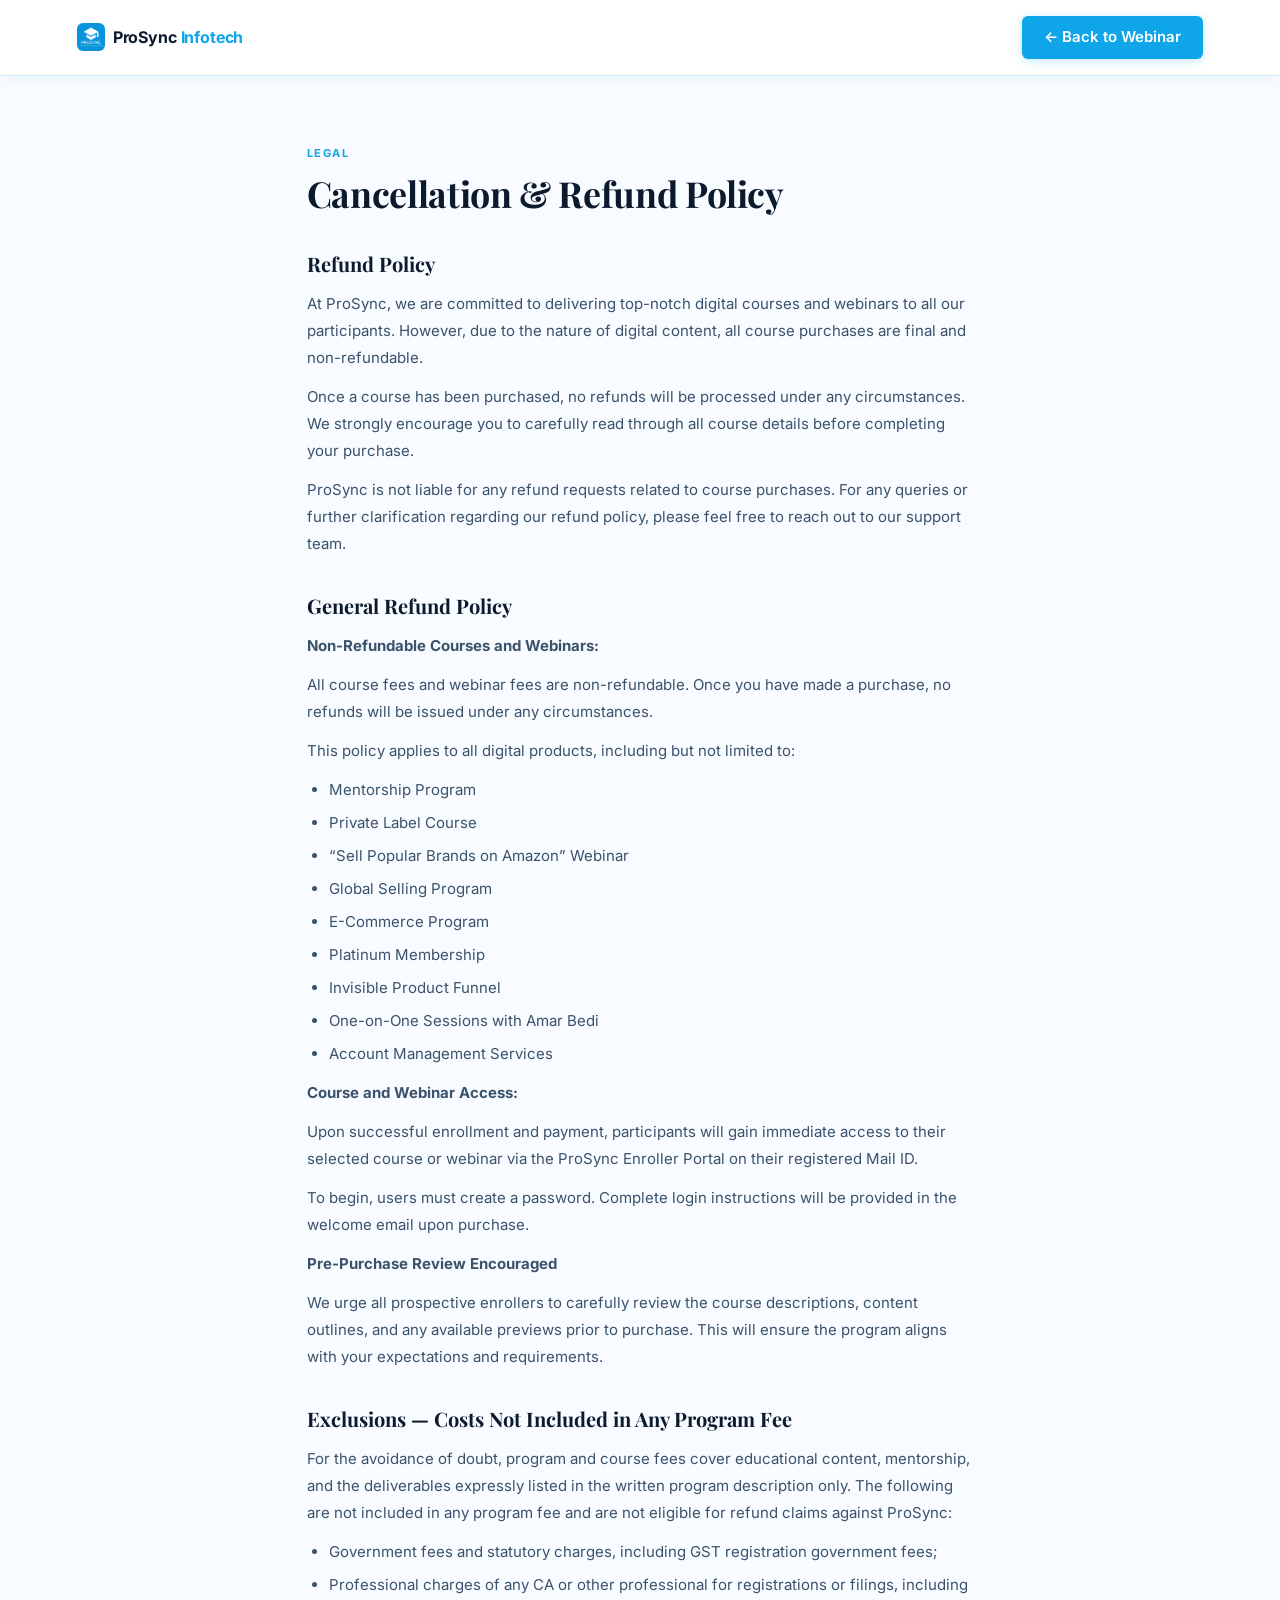
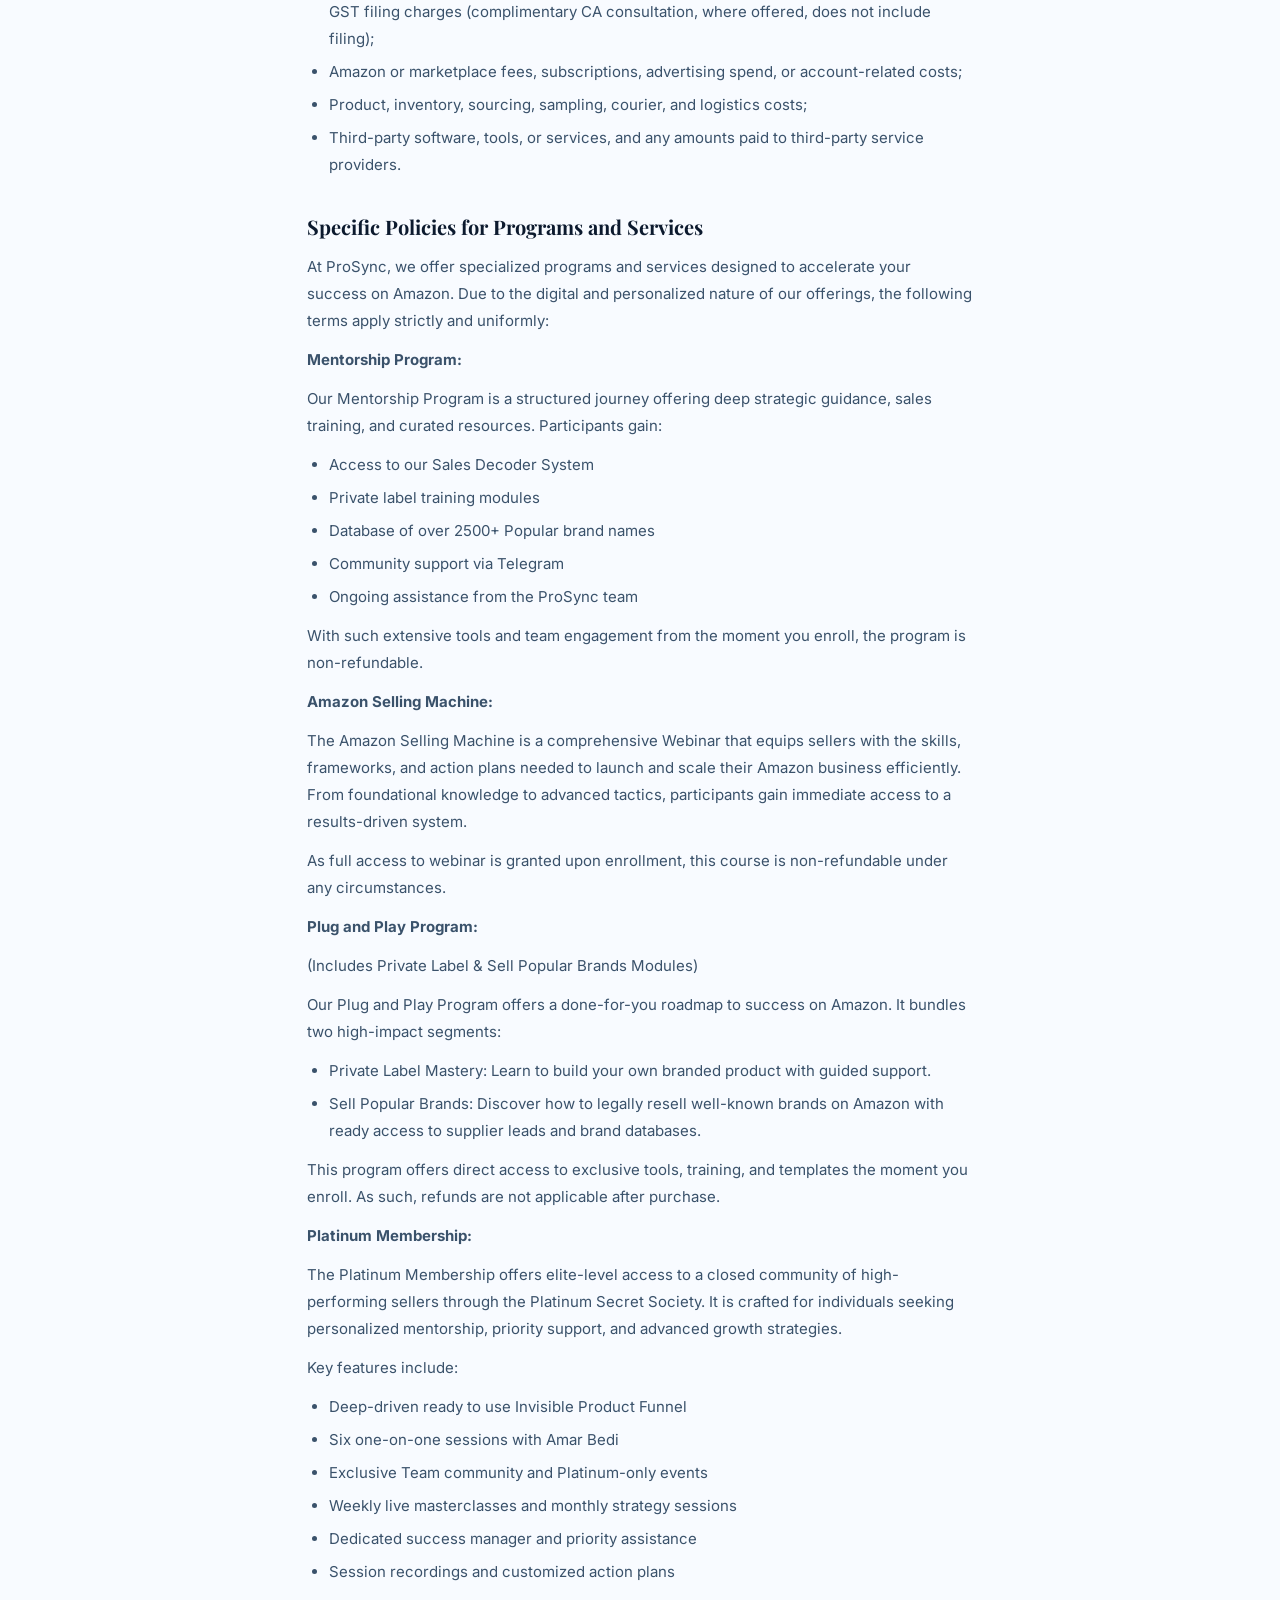
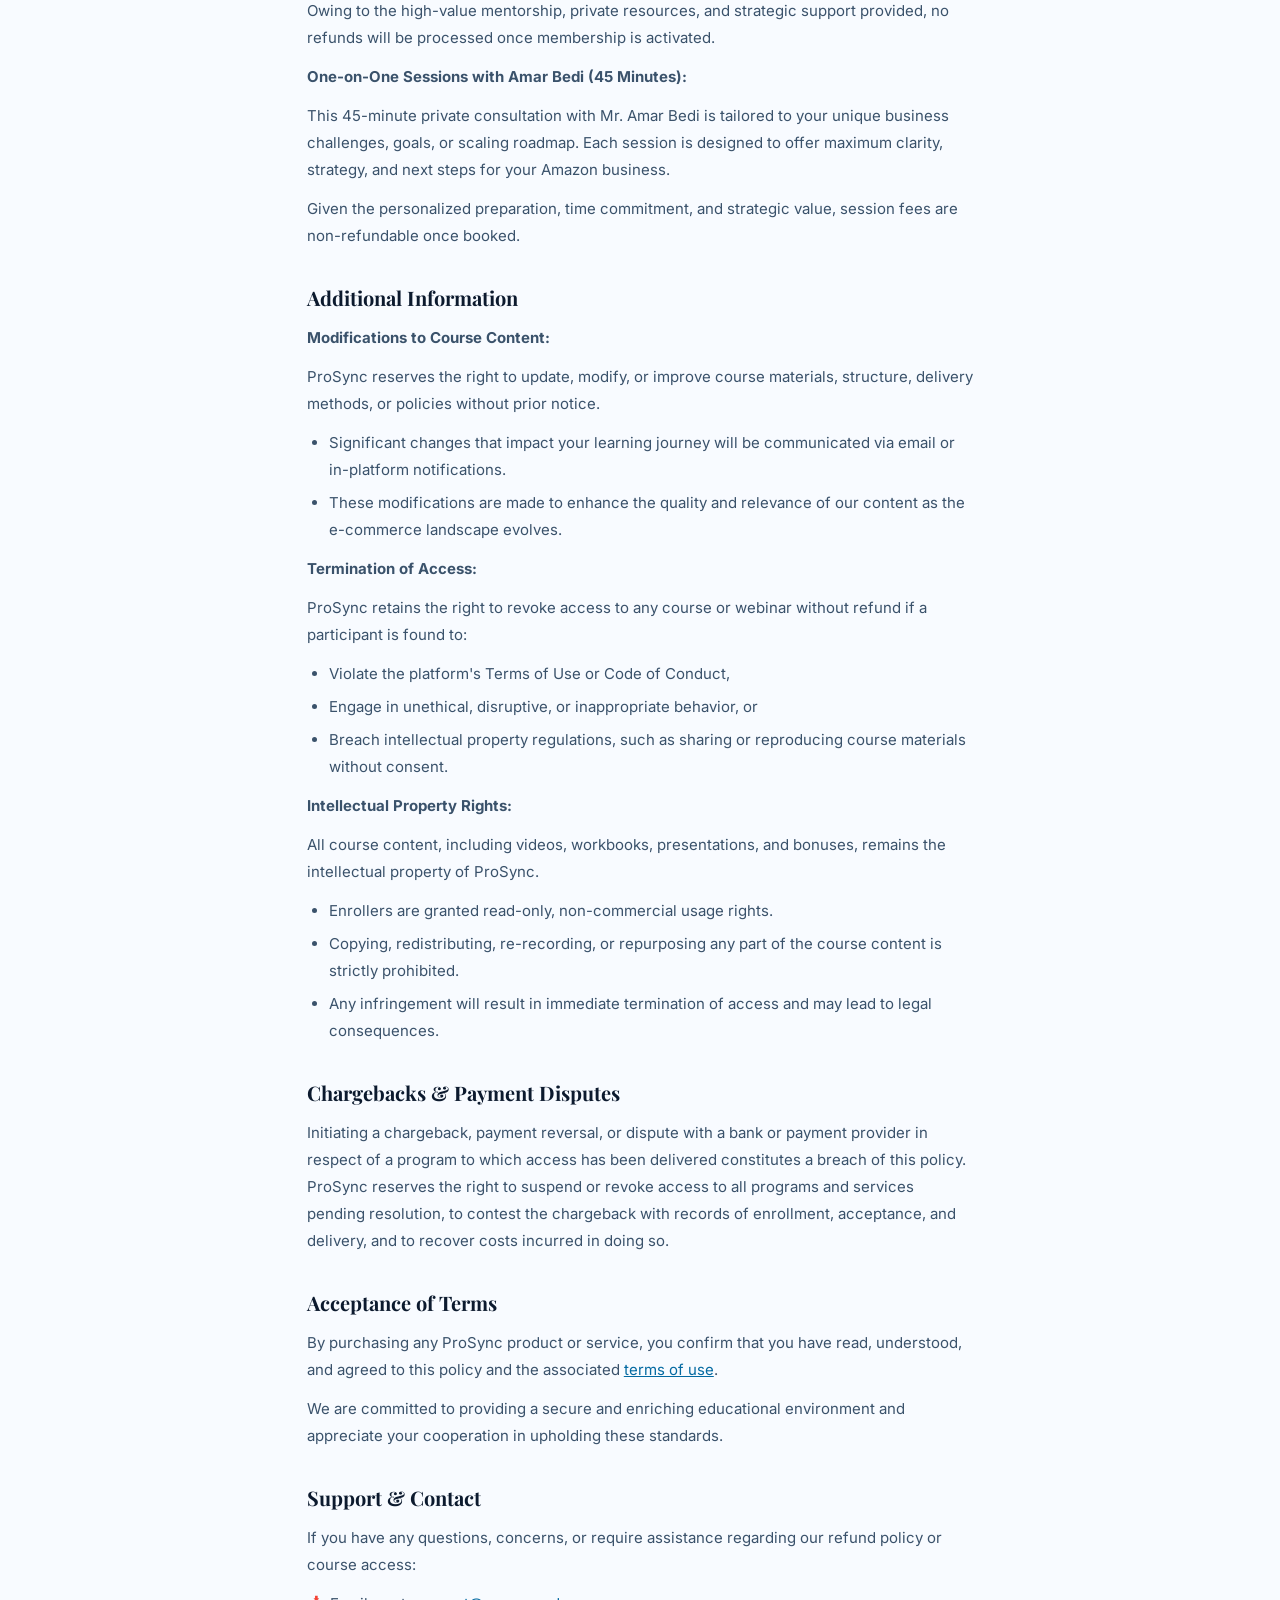
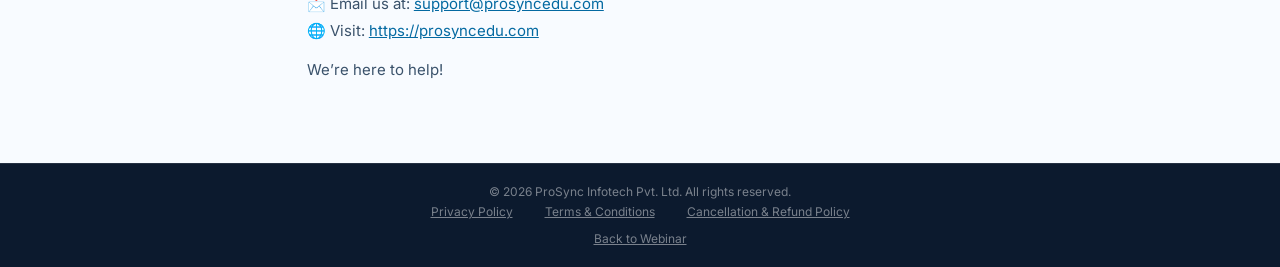
==== cancellation-refund-policy.html @ df77737d "Initial commit" ====
<!doctype html>
<html lang="en-IN">
  <head>
    <meta charset="UTF-8" />
    <meta name="viewport" content="width=device-width, initial-scale=1.0" />
    <title>Cancellation &amp; Refund Policy | ProSync Infotech</title>
    <meta
      name="description"
      content="Cancellation and refund policy for ProSync Infotech courses, webinars, mentorship programs and services."
    />
    <meta name="robots" content="index, follow" />
    <meta name="googlebot" content="index, follow" />
    <meta name="theme-color" content="#0369a1" />
    <link rel="icon" type="image/png" href="image/favicon.png" />
    <link rel="apple-touch-icon" href="image/favicon.png" />
    <link rel="preconnect" href="https://fonts.googleapis.com" />
    <link rel="preconnect" href="https://fonts.gstatic.com" crossorigin />
    <link
      href="https://fonts.googleapis.com/css2?family=Playfair+Display:ital,wght@0,600;0,700;0,800;1,600;1,700&family=Inter:wght@400;500;600;700&display=swap"
      rel="stylesheet"
    />
    <link rel="stylesheet" href="style.css" />
  </head>
  <body>
    <nav aria-label="Main">
      <a href="index.html" class="logo" style="text-decoration: none">
        <img src="image/favicon.png" alt="" width="28" height="28" />
        <span>ProSync <em>Infotech</em></span>
      </a>
      <a href="index.html" class="nav-cta">← Back to Webinar</a>
    </nav>

    <main class="section legal">
      <div class="sec-label">Legal</div>
      <h1 class="sec-title">Cancellation &amp; Refund Policy</h1>

      <h2>Refund Policy</h2>
      <p>
        At ProSync, we are committed to delivering top-notch digital courses
        and webinars to all our participants. However, due to the nature of
        digital content, all course purchases are final and non-refundable.
      </p>
      <p>
        Once a course has been purchased, no refunds will be processed under
        any circumstances. We strongly encourage you to carefully read through
        all course details before completing your purchase.
      </p>
      <p>
        ProSync is not liable for any refund requests related to course
        purchases. For any queries or further clarification regarding our
        refund policy, please feel free to reach out to our support team.
      </p>

      <h2>General Refund Policy</h2>
      <p><strong>Non-Refundable Courses and Webinars:</strong></p>
      <p>
        All course fees and webinar fees are non-refundable. Once you have made
        a purchase, no refunds will be issued under any circumstances.
      </p>
      <p>
        This policy applies to all digital products, including but not limited
        to:
      </p>
      <ul>
        <li>Mentorship Program</li>
        <li>Private Label Course</li>
        <li>“Sell Popular Brands on Amazon” Webinar</li>
        <li>Global Selling Program</li>
        <li>E-Commerce Program</li>
        <li>Platinum Membership</li>
        <li>Invisible Product Funnel</li>
        <li>One-on-One Sessions with Amar Bedi</li>
        <li>Account Management Services</li>
      </ul>

      <p><strong>Course and Webinar Access:</strong></p>
      <p>
        Upon successful enrollment and payment, participants will gain
        immediate access to their selected course or webinar via the ProSync
        Enroller Portal on their registered Mail ID.
      </p>
      <p>
        To begin, users must create a password. Complete login instructions
        will be provided in the welcome email upon purchase.
      </p>

      <p><strong>Pre-Purchase Review Encouraged</strong></p>
      <p>
        We urge all prospective enrollers to carefully review the course
        descriptions, content outlines, and any available previews prior to
        purchase. This will ensure the program aligns with your expectations
        and requirements.
      </p>

      <h2>Exclusions — Costs Not Included in Any Program Fee</h2>
      <p>
        For the avoidance of doubt, program and course fees cover educational
        content, mentorship, and the deliverables expressly listed in the
        written program description only. The following are not included in any
        program fee and are not eligible for refund claims against ProSync:
      </p>
      <ul>
        <li>
          Government fees and statutory charges, including GST registration
          government fees;
        </li>
        <li>
          Professional charges of any CA or other professional for
          registrations or filings, including GST filing charges (complimentary
          CA consultation, where offered, does not include filing);
        </li>
        <li>
          Amazon or marketplace fees, subscriptions, advertising spend, or
          account-related costs;
        </li>
        <li>
          Product, inventory, sourcing, sampling, courier, and logistics costs;
        </li>
        <li>
          Third-party software, tools, or services, and any amounts paid to
          third-party service providers.
        </li>
      </ul>

      <h2>Specific Policies for Programs and Services</h2>
      <p>
        At ProSync, we offer specialized programs and services designed to
        accelerate your success on Amazon. Due to the digital and personalized
        nature of our offerings, the following terms apply strictly and
        uniformly:
      </p>

      <p><strong>Mentorship Program:</strong></p>
      <p>
        Our Mentorship Program is a structured journey offering deep strategic
        guidance, sales training, and curated resources. Participants gain:
      </p>
      <ul>
        <li>Access to our Sales Decoder System</li>
        <li>Private label training modules</li>
        <li>Database of over 2500+ Popular brand names</li>
        <li>Community support via Telegram</li>
        <li>Ongoing assistance from the ProSync team</li>
      </ul>
      <p>
        With such extensive tools and team engagement from the moment you
        enroll, the program is non-refundable.
      </p>

      <p><strong>Amazon Selling Machine:</strong></p>
      <p>
        The Amazon Selling Machine is a comprehensive Webinar that equips
        sellers with the skills, frameworks, and action plans needed to launch
        and scale their Amazon business efficiently. From foundational
        knowledge to advanced tactics, participants gain immediate access to a
        results-driven system.
      </p>
      <p>
        As full access to webinar is granted upon enrollment, this course is
        non-refundable under any circumstances.
      </p>

      <p><strong>Plug and Play Program:</strong></p>
      <p>(Includes Private Label &amp; Sell Popular Brands Modules)</p>
      <p>
        Our Plug and Play Program offers a done-for-you roadmap to success on
        Amazon. It bundles two high-impact segments:
      </p>
      <ul>
        <li>
          Private Label Mastery: Learn to build your own branded product with
          guided support.
        </li>
        <li>
          Sell Popular Brands: Discover how to legally resell well-known brands
          on Amazon with ready access to supplier leads and brand databases.
        </li>
      </ul>
      <p>
        This program offers direct access to exclusive tools, training, and
        templates the moment you enroll. As such, refunds are not applicable
        after purchase.
      </p>

      <p><strong>Platinum Membership:</strong></p>
      <p>
        The Platinum Membership offers elite-level access to a closed community
        of high-performing sellers through the Platinum Secret Society. It is
        crafted for individuals seeking personalized mentorship, priority
        support, and advanced growth strategies.
      </p>
      <p>Key features include:</p>
      <ul>
        <li>Deep-driven ready to use Invisible Product Funnel</li>
        <li>Six one-on-one sessions with Amar Bedi</li>
        <li>Exclusive Team community and Platinum-only events</li>
        <li>Weekly live masterclasses and monthly strategy sessions</li>
        <li>Dedicated success manager and priority assistance</li>
        <li>Session recordings and customized action plans</li>
      </ul>
      <p>
        Owing to the high-value mentorship, private resources, and strategic
        support provided, no refunds will be processed once membership is
        activated.
      </p>

      <p><strong>One-on-One Sessions with Amar Bedi (45 Minutes):</strong></p>
      <p>
        This 45-minute private consultation with Mr. Amar Bedi is tailored to
        your unique business challenges, goals, or scaling roadmap. Each
        session is designed to offer maximum clarity, strategy, and next steps
        for your Amazon business.
      </p>
      <p>
        Given the personalized preparation, time commitment, and strategic
        value, session fees are non-refundable once booked.
      </p>

      <h2>Additional Information</h2>
      <p><strong>Modifications to Course Content:</strong></p>
      <p>
        ProSync reserves the right to update, modify, or improve course
        materials, structure, delivery methods, or policies without prior
        notice.
      </p>
      <ul>
        <li>
          Significant changes that impact your learning journey will be
          communicated via email or in-platform notifications.
        </li>
        <li>
          These modifications are made to enhance the quality and relevance of
          our content as the e-commerce landscape evolves.
        </li>
      </ul>

      <p><strong>Termination of Access:</strong></p>
      <p>
        ProSync retains the right to revoke access to any course or webinar
        without refund if a participant is found to:
      </p>
      <ul>
        <li>Violate the platform's Terms of Use or Code of Conduct,</li>
        <li>Engage in unethical, disruptive, or inappropriate behavior, or</li>
        <li>
          Breach intellectual property regulations, such as sharing or
          reproducing course materials without consent.
        </li>
      </ul>

      <p><strong>Intellectual Property Rights:</strong></p>
      <p>
        All course content, including videos, workbooks, presentations, and
        bonuses, remains the intellectual property of ProSync.
      </p>
      <ul>
        <li>Enrollers are granted read-only, non-commercial usage rights.</li>
        <li>
          Copying, redistributing, re-recording, or repurposing any part of the
          course content is strictly prohibited.
        </li>
        <li>
          Any infringement will result in immediate termination of access and
          may lead to legal consequences.
        </li>
      </ul>

      <h2>Chargebacks &amp; Payment Disputes</h2>
      <p>
        Initiating a chargeback, payment reversal, or dispute with a bank or
        payment provider in respect of a program to which access has been
        delivered constitutes a breach of this policy. ProSync reserves the
        right to suspend or revoke access to all programs and services pending
        resolution, to contest the chargeback with records of enrollment,
        acceptance, and delivery, and to recover costs incurred in doing so.
      </p>

      <h2>Acceptance of Terms</h2>
      <p>
        By purchasing any ProSync product or service, you confirm that you have
        read, understood, and agreed to this policy and the associated
        <a href="terms-and-conditions.html" target="_blank" rel="noopener">terms of use</a>.
      </p>
      <p>
        We are committed to providing a secure and enriching educational
        environment and appreciate your cooperation in upholding these
        standards.
      </p>

      <h2>Support &amp; Contact</h2>
      <p>
        If you have any questions, concerns, or require assistance regarding
        our refund policy or course access:
      </p>
      <p>
        📩 Email us at:
        <a href="mailto:support@prosyncedu.com">support@prosyncedu.com</a><br />
        🌐 Visit:
        <a href="https://prosyncedu.com" target="_blank" rel="noopener"
          >https://prosyncedu.com</a
        >
      </p>
      <p>We’re here to help!</p>
    </main>

    <footer>
      <div class="footer-bottom">
        <div class="footer-bottom-inner">
          <div>
            © 2026 ProSync Infotech Pvt. Ltd. All rights reserved.
            <span class="footer-links"
              ><a href="privacy-policy.html" target="_blank" rel="noopener">Privacy Policy</a><a href="terms-and-conditions.html" target="_blank" rel="noopener">Terms &amp; Conditions</a><a href="cancellation-refund-policy.html" target="_blank" rel="noopener"
                >Cancellation &amp; Refund Policy</a
              ></span
            >
          </div>
          <div><a href="index.html">Back to Webinar</a></div>
        </div>
      </div>
    </footer>
  </body>
</html>
---- style.css ----
*,
*::before,
*::after {
  box-sizing: border-box;
  margin: 0;
  padding: 0;
}
:root {
  --blue: #0ea5e9;
  --blue-dark: #0284c7;
  --blue-deeper: #0369a1;
  --blue-soft: #e0f2fe;
  --blue-muted: #bae6fd;
  --bg: #f8fbff;
  --white: #ffffff;
  --ink: #0c1a2e;
  --ink-mid: #3a526b;
  --ink-light: #7a93ae;
  --border: #d1e9f6;
}
html {
  scroll-behavior: smooth;
}
/* width/height attributes reserve space (no layout shift); CSS sizes them */
img {
  max-width: 100%;
  height: auto;
}
body {
  font-family: "Inter", sans-serif;
  background: var(--bg);
  color: var(--ink);
  line-height: 1.65;
  overflow-x: hidden;
}
/* ── TOP BAR ── */
.topbar {
  background: var(--blue-deeper);
  text-align: center;
  padding: 10px 20px;
  font-size: 12.5px;
  color: var(--blue-muted);
  letter-spacing: 0.03em;
  font-weight: 500;
}
.topbar strong {
  color: #fff;
  font-weight: 600;
}
/* ── NAV ── */
nav {
  display: flex;
  align-items: center;
  justify-content: space-between;
  padding: 16px 6%;
  background: var(--white);
  border-bottom: 1px solid var(--border);
  position: sticky;
  top: 0;
  z-index: 100;
  box-shadow: 0 1px 12px rgba(14, 165, 233, 0.07);
}
.logo {
  font-family: "Inter", sans-serif;
  font-size: 16px;
  font-weight: 700;
  color: var(--ink);
  letter-spacing: -0.01em;
  display: inline-flex;
  align-items: center;
  gap: 8px;
}
.logo img {
  width: 28px;
  height: 28px;
  border-radius: 6px;
  display: block;
}
.logo em {
  color: var(--blue);
  font-style: normal;
}
.nav-cta {
  background: var(--blue);
  color: #fff;
  padding: 9px 22px;
  border-radius: 6px;
  font-weight: 600;
  font-size: 15px;
  text-decoration: none;
  transition:
    background 0.2s,
    box-shadow 0.2s;
  box-shadow: 0 2px 10px rgba(14, 165, 233, 0.25);
}
.nav-cta:hover {
  background: var(--blue-dark);
  box-shadow: 0 4px 16px rgba(14, 165, 233, 0.35);
}
/* ── HERO ── */
.hero-outer {
  background: linear-gradient(
    160deg,
    #eff9ff 0%,
    #f8fbff 55%,
    #eaf4fb 100%
  );
  border-bottom: 1px solid var(--border);
}
.hero-wrap {
  max-width: 1100px;
  margin: 0 auto;
  padding: 80px 6% 80px;
  display: grid;
  grid-template-columns: 1fr 360px;
  gap: 64px;
  align-items: start;
}
.event-tag {
  display: inline-flex;
  align-items: center;
  gap: 7px;
  background: var(--blue-soft);
  border: 1px solid var(--blue-muted);
  color: var(--blue-deeper);
  padding: 5px 14px;
  border-radius: 4px;
  font-size: 11px;
  font-weight: 700;
  letter-spacing: 0.1em;
  text-transform: uppercase;
  margin-bottom: 24px;
}
.event-tag::before {
  content: "●";
  color: var(--blue);
  font-size: 8px;
}
h1 {
  font-family: "Playfair Display", serif;
  font-size: clamp(34px, 4vw, 52px);
  font-weight: 800;
  line-height: 1.15;
  letter-spacing: -0.02em;
  margin-bottom: 20px;
  color: var(--ink);
  word-break: normal;
  overflow-wrap: break-word;
}
h1 .accent {
  color: var(--blue);
  font-style: italic;
}
.hero-desc {
  font-size: 15px;
  color: var(--ink-mid);
  max-width: 490px;
  margin-bottom: 34px;
  line-height: 1.8;
  font-weight: 400;
}
.meta-row {
  display: flex;
  flex-wrap: wrap;
  gap: 10px;
  margin-bottom: 38px;
}
.meta-pill {
  display: flex;
  align-items: center;
  gap: 7px;
  background: var(--white);
  border: 1px solid var(--border);
  border-radius: 6px;
  padding: 7px 13px;
  font-size: 12.5px;
  font-weight: 500;
  color: var(--ink-mid);
  box-shadow: 0 1px 4px rgba(0, 0, 0, 0.04);
}
.hero-cta {
  display: inline-block;
  background: var(--blue);
  color: #fff;
  padding: 13px 30px;
  border-radius: 6px;
  font-weight: 600;
  font-size: 15px;
  text-decoration: none;
  transition:
    background 0.2s,
    box-shadow 0.2s;
  box-shadow: 0 3px 14px rgba(14, 165, 233, 0.3);
  letter-spacing: 0.01em;
}
.hero-cta:hover {
  background: var(--blue-dark);
  box-shadow: 0 5px 20px rgba(14, 165, 233, 0.4);
}
/* ── REGISTER CARD ── */
.reg-card {
  background: var(--white);
  border: 1px solid var(--border);
  border-radius: 12px;
  padding: 30px;
  position: sticky;
  top: 74px;
  box-shadow: 0 4px 24px rgba(14, 165, 233, 0.1);
}
.rc-label {
  font-size: 11px;
  font-weight: 700;
  letter-spacing: 0.12em;
  text-transform: uppercase;
  color: var(--blue);
  margin-bottom: 8px;
}
.rc-title {
  font-family: "Playfair Display", serif;
  font-size: 20px;
  font-weight: 700;
  margin-bottom: 4px;
  color: var(--ink);
  line-height: 1.25;
}
.rc-sub {
  font-size: 12.5px;
  color: var(--ink-light);
  margin-bottom: 22px;
  padding-bottom: 20px;
  border-bottom: 1px solid var(--border);
}
.rc-price {
  font-family: "Inter", sans-serif;
  font-size: 34px;
  font-weight: 700;
  color: var(--ink);
  margin-bottom: 18px;
  letter-spacing: -0.03em;
}
.rc-price small {
  font-size: 13px;
  font-weight: 400;
  color: var(--ink-light);
  margin-left: 5px;
  letter-spacing: 0;
}
.rc-btn {
  display: block;
  width: 100%;
  background: var(--blue);
  color: #fff;
  text-align: center;
  padding: 13px;
  border-radius: 7px;
  font-weight: 600;
  font-size: 15px;
  text-decoration: none;
  transition:
    background 0.2s,
    box-shadow 0.2s;
  margin-bottom: 12px;
  box-shadow: 0 3px 12px rgba(14, 165, 233, 0.28);
}
.rc-btn:hover {
  background: var(--blue-dark);
}
.rc-secure {
  font-size: 12px;
  color: var(--ink-light);
  text-align: center;
  margin-bottom: 20px;
  line-height: 1.5;
}
.rc-includes {
  display: flex;
  flex-direction: column;
  gap: 11px;
  padding-top: 18px;
  border-top: 1px solid var(--border);
}
.rc-item {
  display: flex;
  gap: 10px;
  font-size: 12.5px;
  color: var(--ink-mid);
  align-items: flex-start;
  line-height: 1.5;
}
.rc-check {
  color: var(--blue);
  flex-shrink: 0;
  margin-top: 1px;
  font-weight: 700;
}
/* ── DIVIDER ── */
.divider {
  max-width: 1100px;
  margin: 0 auto;
  padding: 0 6%;
  border-top: 1px solid var(--border);
}
/* ── SECTIONS ── */
.section {
  max-width: 1100px;
  margin: 0 auto;
  padding: 68px 6%;
}
.sec-label {
  font-size: 11px;
  font-weight: 700;
  letter-spacing: 0.14em;
  text-transform: uppercase;
  color: var(--blue);
  margin-bottom: 10px;
}
.sec-title {
  font-family: "Playfair Display", serif;
  font-size: clamp(24px, 2.8vw, 36px);
  font-weight: 700;
  letter-spacing: -0.01em;
  margin-bottom: 12px;
  color: var(--ink);
  line-height: 1.2;
}
.sec-desc {
  font-size: 15px;
  color: var(--ink-mid);
  max-width: 560px;
  margin-bottom: 48px;
  line-height: 1.8;
}
/* ── SESSION CARDS ── */
.session-grid {
  display: grid;
  grid-template-columns: repeat(auto-fit, minmax(min(290px, 100%), 1fr));
  gap: 18px;
}
/* ── WORKSHOP PREVIEW ── */
.wk-head {
  text-align: center;
  margin-bottom: 32px;
}
/* Soft colour blobs behind the card give the glass something to blur */
.wk-section {
  position: relative;
  isolation: isolate;
}
.wk-section::before,
.wk-section::after {
  content: "";
  position: absolute;
  z-index: -1;
  border-radius: 50%;
  filter: blur(60px);
  pointer-events: none;
}
.wk-section::before {
  width: 360px;
  height: 360px;
  top: 90px;
  left: 2%;
  background: rgba(14, 165, 233, 0.45);
}
.wk-section::after {
  width: 320px;
  height: 320px;
  bottom: 40px;
  right: 4%;
  background: rgba(251, 191, 36, 0.4);
}
.wk-card {
  display: grid;
  grid-template-columns: minmax(0, 360px) 1fr;
  gap: 44px;
  align-items: center;
  padding: 28px;
  background: rgba(255, 255, 255, 0.45);
  -webkit-backdrop-filter: blur(18px) saturate(160%);
  backdrop-filter: blur(18px) saturate(160%);
  border: 1px solid rgba(255, 255, 255, 0.7);
  border-radius: 24px;
  box-shadow:
    0 8px 32px rgba(3, 105, 161, 0.14),
    inset 0 1px 0 rgba(255, 255, 255, 0.8);
}
.wk-poster {
  display: block;
  width: 100%;
  height: auto;
  border-radius: 12px;
  box-shadow: 0 10px 30px rgba(12, 26, 46, 0.2);
}
.wk-body h3 {
  font-family: "Playfair Display", serif;
  letter-spacing: -0.01em;
  font-size: 20px;
  font-weight: 700;
  line-height: 1.2;
  color: var(--ink);
  margin-bottom: 16px;
}
.wk-body > p {
  font-size: 15px;
  line-height: 1.7;
  color: var(--ink-mid);
  margin-bottom: 20px;
}
.wk-list {
  list-style: none;
  margin: 0 0 28px;
  padding: 0;
}
.wk-list li {
  position: relative;
  padding-left: 26px;
  margin-bottom: 12px;
  font-weight: 400;
  font-size: 15px;
  color: var(--ink-mid);
}
.wk-list li::before {
  content: "✔";
  position: absolute;
  left: 0;
  color: var(--blue);
  font-size: 13px;
}
.wk-cta {
  display: inline-block;
  background: var(--blue-dark);
  color: #fff;
  padding: 14px 32px;
  border-radius: 8px;
  font-weight: 700;
  font-size: 15px;
  text-decoration: none;
  transition: background 0.2s;
}
.wk-cta:hover {
  background: var(--blue-deeper);
}
.wk-body > .wk-note {
  margin: 20px 0 0;
  font-size: 12px;
  color: var(--ink-light);
}
@media (max-width: 780px) {
  .wk-card {
    grid-template-columns: 1fr;
    gap: 24px;
    padding: 18px;
  }
  .wk-poster {
    max-width: 431px;
    margin: 0 auto;
  }
}
.session-card {
  background: var(--white);
  border: 1px solid var(--border);
  border-radius: 10px;
  padding: 28px;
  transition:
    box-shadow 0.2s,
    border-color 0.2s;
  position: relative;
  overflow: hidden;
}
.session-card::before {
  content: "";
  position: absolute;
  top: 0;
  left: 0;
  right: 0;
  height: 3px;
  background: var(--blue);
  opacity: 0;
  transition: opacity 0.2s;
}
.session-card:hover {
  box-shadow: 0 6px 24px rgba(14, 165, 233, 0.12);
  border-color: var(--blue-muted);
}
.session-card:hover::before {
  opacity: 1;
}
.sc-num {
  font-size: 13.5px;
  font-weight: 700;
  letter-spacing: 0.1em;
  text-transform: uppercase;
  color: var(--blue-deeper);
  background: var(--blue-soft);
  border: 1px solid var(--blue-muted);
  padding: 3px 10px;
  border-radius: 4px;
  display: inline-block;
  margin-bottom: 16px;
}
.learn-list {
  list-style: none;
  margin: 16px 0 0;
  padding: 0;
  display: grid;
  gap: 10px;
}
.learn-list li {
  position: relative;
  padding: 10px 14px 10px 44px;
  font-size: 14px;
  font-weight: 500;
  color: var(--ink);
  background: var(--bg);
  border: 1px solid var(--border);
  border-radius: 10px;
  transition:
    border-color 0.2s,
    background 0.2s,
    transform 0.2s;
}
.learn-list li::before {
  content: "✓";
  position: absolute;
  left: 12px;
  top: 50%;
  transform: translateY(-50%);
  width: 22px;
  height: 22px;
  display: grid;
  place-items: center;
  font-size: 12px;
  font-weight: 700;
  color: var(--white);
  background: var(--blue);
  border-radius: 50%;
}
.learn-list li:hover {
  border-color: var(--blue-muted);
  background: var(--blue-soft);
  transform: translateX(3px);
}
/* ── LEARN CARD WITH TRAINER PHOTO ── */
.learn-card {
  display: grid;
  grid-template-columns: 1fr 260px;
  gap: 36px;
  align-items: center;
}
.learn-meta {
  margin-top: 26px;
  margin-bottom: 26px;
}
.learn-photo {
  margin: 0;
  text-align: center;
}
.learn-photo img {
  display: block;
  width: 100%;
  aspect-ratio: 4 / 5;
  object-fit: cover;
  object-position: top center;
  border-radius: 10px;
  border: 1px solid var(--border);
  background: var(--blue-soft);
  box-shadow: 0 6px 24px rgba(14, 165, 233, 0.12);
}
.learn-photo figcaption {
  margin-top: 12px;
  font-size: 13px;
  font-weight: 600;
  color: var(--ink);
}
.learn-photo figcaption span {
  display: block;
  font-size: 11.5px;
  font-weight: 500;
  color: var(--ink-light);
  margin-top: 2px;
}
/* ── OVERVIEW GRID ── */
.overview-grid {
  display: grid;
  grid-template-columns: repeat(auto-fit, minmax(min(210px, 100%), 1fr));
  gap: 16px;
}
/* Laptop and larger: 3 columns x 2 rows (smaller screens keep the auto layout) */
@media (min-width: 1024px) {
  .overview-grid {
    grid-template-columns: repeat(3, 1fr);
  }
}
.ov-card {
  background: var(--white);
  border: 1px solid var(--border);
  border-radius: 10px;
  padding: 22px;
  transition: box-shadow 0.2s;
}
.ov-card:hover {
  box-shadow: 0 4px 16px rgba(14, 165, 233, 0.1);
}
.ov-icon {
  font-size: 22px;
  margin-bottom: 13px;
}
.ov-title {
  font-weight: 600;
  font-size: 15px;
  margin-bottom: 7px;
  color: var(--ink);
}
.ov-desc {
  font-size: 14px;
  color: var(--ink-mid);
  line-height: 1.65;
}
/* ── AGENDA ── */
.agenda-wrap {
  background: var(--white);
  border: 1px solid var(--border);
  border-radius: 12px;
  overflow: hidden;
  width: 100%;
}
.agenda-item {
  display: grid;
  grid-template-columns: 100px 1fr;
  gap: 0;
  border-bottom: 1px solid var(--border);
}
.agenda-item:last-child {
  border-bottom: none;
}
.ag-time-col {
  background: var(--blue-soft);
  border-right: 1px solid var(--border);
  padding: 22px 18px;
  display: flex;
  align-items: center;
  justify-content: center;
}
.ag-time {
  font-size: 12px;
  font-weight: 700;
  color: var(--blue-deeper);
  letter-spacing: 0.02em;
  text-align: center;
  line-height: 1.4;
}
.ag-content {
  padding: 22px 24px;
}
.ag-title {
  font-weight: 600;
  font-size: 15px;
  margin-bottom: 5px;
  color: var(--ink);
  letter-spacing: -0.01em;
}
.ag-desc {
  font-size: 14px;
  color: var(--ink-mid);
  line-height: 1.7;
}
/* ── ABOUT THE MENTOR ── */
.about-head {
  text-align: center;
  margin-bottom: 48px;
}
.about-head .sec-title {
  margin-bottom: 18px;
}
.about-head::after {
  content: "";
  display: block;
  width: min(360px, 70%);
  height: 1px;
  margin: 0 auto;
  background: linear-gradient(
    90deg,
    transparent,
    var(--blue) 50%,
    transparent
  );
}
.about-grid {
  display: grid;
  grid-template-columns: 5fr 6fr;
  gap: 64px;
  align-items: start;
}
.about-photo {
  position: relative;
  isolation: isolate;
  margin: 6px 14px 14px 0;
}
.about-photo::after {
  content: "";
  position: absolute;
  inset: 14px -14px -14px 14px;
  background: linear-gradient(
    135deg,
    rgba(255, 255, 255, 0.55) 0%,
    rgba(186, 230, 253, 0.45) 45%,
    rgba(14, 165, 233, 0.35) 100%
  );
  backdrop-filter: blur(14px) saturate(160%);
  -webkit-backdrop-filter: blur(14px) saturate(160%);
  border: 1px solid rgba(255, 255, 255, 0.7);
  border-radius: 12px;
  box-shadow:
    inset 0 1px 0 rgba(255, 255, 255, 0.8),
    inset 0 -1px 0 rgba(14, 165, 233, 0.25),
    0 12px 32px rgba(14, 165, 233, 0.25);
  z-index: -1;
}
.about-photo::before {
  content: "";
  position: absolute;
  inset: 30px -30px -30px 30px;
  background: radial-gradient(
    circle at 70% 70%,
    rgba(14, 165, 233, 0.35),
    transparent 70%
  );
  filter: blur(24px);
  z-index: -2;
}
.about-photo img {
  display: block;
  width: 100%;
  aspect-ratio: 4 / 5;
  object-fit: cover;
  object-position: top center;
  border-radius: 10px;
  background: var(--blue-soft);
  box-shadow: 0 10px 30px rgba(3, 105, 161, 0.18);
}
.about-text p {
  font-size: 15px;
  color: var(--ink-mid);
  line-height: 1.85;
  margin-bottom: 18px;
  text-align: justify;
  hyphens: auto;
}
.about-text strong {
  color: var(--ink);
  font-weight: 600;
}
.about-stats {
  display: flex;
  flex-wrap: wrap;
  gap: 12px;
  margin: 26px 0 0;
}
.about-stat {
  flex: 1 1 120px;
  background: var(--white);
  border: 1px solid var(--border);
  border-radius: 10px;
  padding: 14px 16px;
  text-align: center;
}
.about-stat b {
  display: block;
  font-size: 22px;
  font-weight: 700;
  color: var(--blue-deeper);
  letter-spacing: -0.02em;
}
.about-stat span {
  font-size: 12px;
  color: var(--ink-light);
  font-weight: 500;
}
.profile-grid {
  display: grid;
  grid-template-columns: repeat(2, 1fr);
  gap: 24px;
  margin-bottom: 40px;
}
/* ── TESTIMONIALS ── */
.testi-head {
  text-align: center;
  margin-bottom: 40px;
}
.testi-sub {
  font-size: 15px;
  color: var(--ink-mid);
}
.testi-grid {
  display: grid;
  grid-template-columns: repeat(2, 1fr);
  gap: 24px;
}
.testi-card {
  margin: 0;
  padding: 24px;
  background: var(--white);
  border: 1px solid var(--border);
  border-radius: 12px;
  box-shadow: 0 4px 18px rgba(14, 165, 233, 0.08);
}
.testi-who {
  display: flex;
  align-items: center;
  gap: 14px;
  margin-bottom: 16px;
}
.testi-avatar {
  flex: none;
  width: 44px;
  height: 44px;
  border-radius: 50%;
  display: grid;
  place-items: center;
  background: var(--blue-soft);
  color: var(--blue-deeper);
}
.testi-who strong {
  display: block;
  font-size: 15px;
  color: var(--ink);
}
.testi-who small {
  display: block;
  font-size: 12px;
  color: var(--ink-light);
}
.testi-card blockquote {
  margin: 0;
  font-size: 15px;
  line-height: 1.7;
  color: var(--ink-mid);
}
@media (max-width: 780px) {
  .testi-grid {
    grid-template-columns: 1fr;
  }
}
.about-social-title {
  font-family: "Playfair Display", serif;
  font-size: 20px;
  font-weight: 700;
  text-align: center;
  color: var(--ink);
  margin-top: 56px;
}
.profile-grid.about-profiles {
  max-width: 740px;
  gap: 20px;
  margin: 20px auto 0;
}
.profile-card {
  display: block;
  background: var(--white);
  border: 1px solid var(--border);
  border-radius: 12px;
  overflow: hidden;
  text-decoration: none;
  box-shadow: 0 4px 18px rgba(14, 165, 233, 0.08);
  transition:
    box-shadow 0.2s,
    transform 0.2s;
}
.profile-card:hover {
  transform: translateY(-3px);
  box-shadow: 0 10px 28px rgba(14, 165, 233, 0.16);
}
.profile-card img {
  display: block;
  width: 100%;
  aspect-ratio: 2 / 1;
  object-fit: cover;
  object-position: top center;
  background: var(--blue-soft);
}
/* Wide dark screenshot: show it whole, padded with its own background */
.profile-card.is-instagram img {
  object-fit: contain;
  object-position: center;
  background: #0c1014;
}
.profile-card .pc-label {
  display: flex;
  align-items: center;
  justify-content: space-between;
  padding: 12px 16px;
  border-top: 1px solid var(--border);
  font-size: 13px;
  font-weight: 600;
  color: var(--ink);
}
.profile-card .pc-label h3 {
  font: inherit;
}
.profile-card .pc-label span {
  color: var(--blue);
  font-size: 12px;
}
@media (max-width: 780px) {
  .profile-grid {
    grid-template-columns: 1fr;
    max-width: 520px;
    margin-left: auto;
    margin-right: auto;
  }
  .profile-grid.about-profiles {
    margin: 16px auto 0;
  }
}
/* ── FAQ ── */
.faq-head {
  text-align: center;
  margin-bottom: 36px;
}
.faq-list {
  max-width: 820px;
  margin: 0 auto;
  display: grid;
  gap: 12px;
}
.faq-item {
  background: var(--white);
  border: 1px solid var(--border);
  border-radius: 10px;
  transition: box-shadow 0.2s;
}
.faq-item:hover,
.faq-item[open] {
  box-shadow: 0 4px 16px rgba(14, 165, 233, 0.1);
}
.faq-item summary {
  list-style: none;
  cursor: pointer;
  display: flex;
  align-items: center;
  justify-content: space-between;
  gap: 16px;
  padding: 18px 22px;
  font-weight: 600;
  font-size: 15px;
  color: var(--ink);
}
.faq-item summary::-webkit-details-marker {
  display: none;
}
.faq-item summary::after {
  content: "+";
  flex: none;
  width: 26px;
  height: 26px;
  display: grid;
  place-items: center;
  border-radius: 50%;
  background: var(--blue-soft);
  color: var(--blue-deeper);
  font-size: 18px;
  font-weight: 400;
  line-height: 1;
}
.faq-item[open] summary::after {
  content: "−";
}
.faq-item p {
  padding: 0 22px 20px;
  font-size: 15px;
  line-height: 1.75;
  color: var(--ink-mid);
}
.faq-item p a {
  color: var(--blue-deeper);
}
/* ── BOTTOM CTA ── */
.bottom-cta {
  background: linear-gradient(
    135deg,
    var(--blue-deeper) 0%,
    var(--blue-dark) 60%,
    #0ea5e9 100%
  );
  text-align: center;
  padding: 80px 6%;
  color: #fff;
}
.bottom-cta h2 {
  font-family: "Playfair Display", serif;
  font-size: clamp(24px, 2.8vw, 36px);
  font-weight: 700;
  margin-bottom: 14px;
  letter-spacing: -0.01em;
  color: #fff;
  line-height: 1.2;
}
.bottom-cta p {
  color: rgba(255, 255, 255, 0.75);
  font-size: 15px;
  margin-bottom: 34px;
  line-height: 1.6;
}
.cta-big {
  display: inline-block;
  background: #fff;
  color: var(--blue-deeper);
  padding: 15px 42px;
  border-radius: 6px;
  font-weight: 700;
  font-size: 15px;
  text-decoration: none;
  transition:
    background 0.2s,
    transform 0.15s;
  box-shadow: 0 4px 20px rgba(0, 0, 0, 0.18);
}
.cta-big:hover {
  background: var(--blue-soft);
  transform: translateY(-1px);
}
/* ── FOOTER ── */
footer {
  background: var(--ink);
  color: rgba(255, 255, 255, 0.7);
  font-size: 13px;
}
.footer-main {
  max-width: 1100px;
  margin: 0 auto;
  padding: 56px 6% 40px;
  display: grid;
  grid-template-columns: 1.2fr 1fr;
  gap: 48px;
}
.footer-logo {
  font-size: 18px;
  font-weight: 700;
  color: #fff;
  margin-bottom: 14px;
  display: flex;
  align-items: center;
  gap: 10px;
}
.footer-logo img {
  width: 32px;
  height: 32px;
  border-radius: 6px;
  display: block;
}
.footer-logo em {
  color: var(--blue);
  font-style: normal;
}
.footer-about p {
  line-height: 1.8;
  max-width: 420px;
}
.footer-about .footer-cta {
  display: inline-block;
  margin-top: 20px;
  padding: 10px 22px;
  background: var(--blue);
  color: #fff;
  border-radius: 6px;
  font-weight: 600;
  font-size: 15px;
  text-decoration: none;
  transition: background 0.2s;
}
.footer-about .footer-cta:hover {
  background: var(--blue-dark);
}
.footer-heading {
  font-size: 11px;
  font-weight: 700;
  letter-spacing: 0.14em;
  text-transform: uppercase;
  color: var(--blue-muted);
  margin-bottom: 18px;
}
.footer-contact {
  list-style: none;
  display: grid;
  gap: 14px;
}
.footer-contact li {
  display: grid;
  grid-template-columns: 34px 1fr;
  gap: 12px;
  align-items: start;
  line-height: 1.6;
}
.footer-contact .fc-icon {
  width: 34px;
  height: 34px;
  display: grid;
  place-items: center;
  border-radius: 8px;
  background: rgba(14, 165, 233, 0.15);
  border: 1px solid rgba(14, 165, 233, 0.3);
  font-size: 15px;
}
.footer-contact h4,
.footer-contact h5 {
  display: block;
  font-size: 11.5px;
  font-weight: 600;
  color: rgba(255, 255, 255, 0.45);
}
.footer-contact .fc-group {
  display: block;
}
.fc-group-title {
  font-size: 11px;
  font-weight: 700;
  letter-spacing: 0.12em;
  text-transform: uppercase;
  color: var(--blue-muted);
  margin: 4px 0 14px;
}
.footer-links {
  display: flex;
  flex-wrap: wrap;
  justify-content: center;
  gap: 8px 32px;
}
.footer-links a,
.footer-bottom-inner a {
  color: inherit;
  text-decoration: underline;
}
.footer-links a:hover,
.footer-bottom-inner a:hover {
  color: #fff;
}
/* ── LEGAL PAGES ── */
.legal {
  max-width: 820px;
}
.legal h2,
.legal h3 {
  font-family: "Playfair Display", serif;
}
.legal h2 {
  font-size: 20px;
  font-weight: 700;
  color: var(--ink);
  margin: 32px 0 10px;
}
.legal h3 {
  font-size: 16px;
  font-weight: 700;
  color: var(--ink);
  margin: 26px 0 8px;
}
.legal p,
.legal li {
  color: var(--ink-mid);
  line-height: 1.8;
  font-size: 15px;
}
.legal p {
  margin-bottom: 12px;
}
.legal ul {
  padding-left: 22px;
  margin-bottom: 12px;
}
.legal li {
  margin-bottom: 6px;
}
.legal a {
  color: var(--blue-deeper);
}
.legal-updated {
  font-size: 13px;
  color: var(--ink-light);
  margin-bottom: 24px;
}
.footer-disclaimer {
  display: inline;
  font: inherit;
  font-weight: 600;
  color: rgba(255, 255, 255, 0.6);
}
.footer-contact a {
  color: #fff;
  text-decoration: none;
  word-break: break-word;
}
.footer-contact a:hover {
  color: var(--blue);
}
.footer-bottom {
  border-top: 1px solid rgba(255, 255, 255, 0.1);
}
.footer-bottom-inner {
  max-width: 1100px;
  margin: 0 auto;
  padding: 18px 6%;
  display: flex;
  justify-content: space-between;
  align-items: center;
  flex-direction: column;
  text-align: center;
  gap: 8px;
  font-size: 12px;
  color: rgba(255, 255, 255, 0.45);
}
.footer-sep {
  margin: 0 8px;
}
/* Keep copyright + disclaimer on one line when the screen is wide enough */
@media (min-width: 1100px) {
  .footer-bottom-inner {
    max-width: 1400px;
    padding: 18px 24px;
  }
  .footer-line {
    white-space: nowrap;
  }
}
/* ── RESPONSIVE ── */
/* Tablets & small laptops */
@media (max-width: 1024px) {
  .hero-wrap {
    grid-template-columns: 1fr 320px;
    gap: 40px;
    padding-top: 64px;
    padding-bottom: 64px;
  }
  .learn-card {
    grid-template-columns: 1fr 220px;
    gap: 28px;
  }
  .about-grid {
    gap: 40px;
  }
}
/* Tablets (portrait) & large phones */
@media (max-width: 780px) {
  .section {
    padding: 56px 6%;
  }
  .about-grid {
    grid-template-columns: 1fr;
    gap: 36px;
  }
  .about-photo {
    max-width: 420px;
    margin: 0 auto 14px;
    width: calc(100% - 14px);
  }
  .about-text p {
    text-align: left;
  }
  .footer-main {
    grid-template-columns: 1fr;
    gap: 36px;
  }
  .hero-wrap {
    grid-template-columns: 1fr;
    gap: 40px;
    padding-top: 52px;
  }
  .reg-card {
    position: static;
  }
  nav .nav-cta {
    display: none;
  }
  h1 {
    font-size: clamp(30px, 7vw, 42px);
  }
  .agenda-item {
    grid-template-columns: 80px 1fr;
  }
  .learn-card {
    grid-template-columns: 1fr;
    gap: 28px;
  }
  .learn-photo {
    order: -1;
    max-width: 240px;
    margin: 0 auto;
  }
}
/* Phones */
@media (max-width: 480px) {
  .topbar {
    font-size: 11.5px;
    padding: 8px 14px;
  }
  nav {
    padding: 14px 5%;
  }
  .hero-wrap {
    padding: 40px 5% 48px;
  }
  .section {
    padding: 44px 5%;
  }
  .sec-desc {
    margin-bottom: 32px;
  }
  .hero-desc {
    font-size: 14.5px;
  }
  .hero-cta {
    display: block;
    text-align: center;
  }
  .reg-card,
  .session-card {
    padding: 22px;
  }
  .meta-pill {
    font-size: 12px;
    padding: 6px 11px;
  }
  .learn-list li {
    font-size: 13.5px;
    padding: 9px 12px 9px 42px;
  }
  .agenda-item {
    grid-template-columns: 64px 1fr;
  }
  .ag-time-col {
    padding: 18px 8px;
  }
  .ag-content {
    padding: 18px 16px;
  }
  .about-head {
    margin-bottom: 32px;
  }
  .about-text p {
    font-size: 14.5px;
  }
  .about-stat b {
    font-size: 19px;
  }
  .bottom-cta {
    padding: 56px 5%;
  }
  .cta-big {
    display: block;
    padding: 14px 20px;
  }
  .footer-main {
    padding: 44px 5% 32px;
  }
  .footer-bottom-inner {
    flex-direction: column;
    text-align: center;
    padding: 16px 5%;
  }
}
/* ── ANIMATIONS ── */
@keyframes fadeUp {
  from {
    opacity: 0;
    transform: translateY(14px);
  }
  to {
    opacity: 1;
    transform: translateY(0);
  }
}
.hero-left > * {
  animation: fadeUp 0.5s ease both;
}
.hero-left > *:nth-child(1) {
  animation-delay: 0.05s;
}
.hero-left > *:nth-child(2) {
  animation-delay: 0.12s;
}
.hero-left > *:nth-child(3) {
  animation-delay: 0.19s;
}
.hero-left > *:nth-child(4) {
  animation-delay: 0.26s;
}
.hero-left > *:nth-child(5) {
  animation-delay: 0.33s;
}
.reg-card {
  animation: fadeUp 0.5s ease 0.18s both;
}
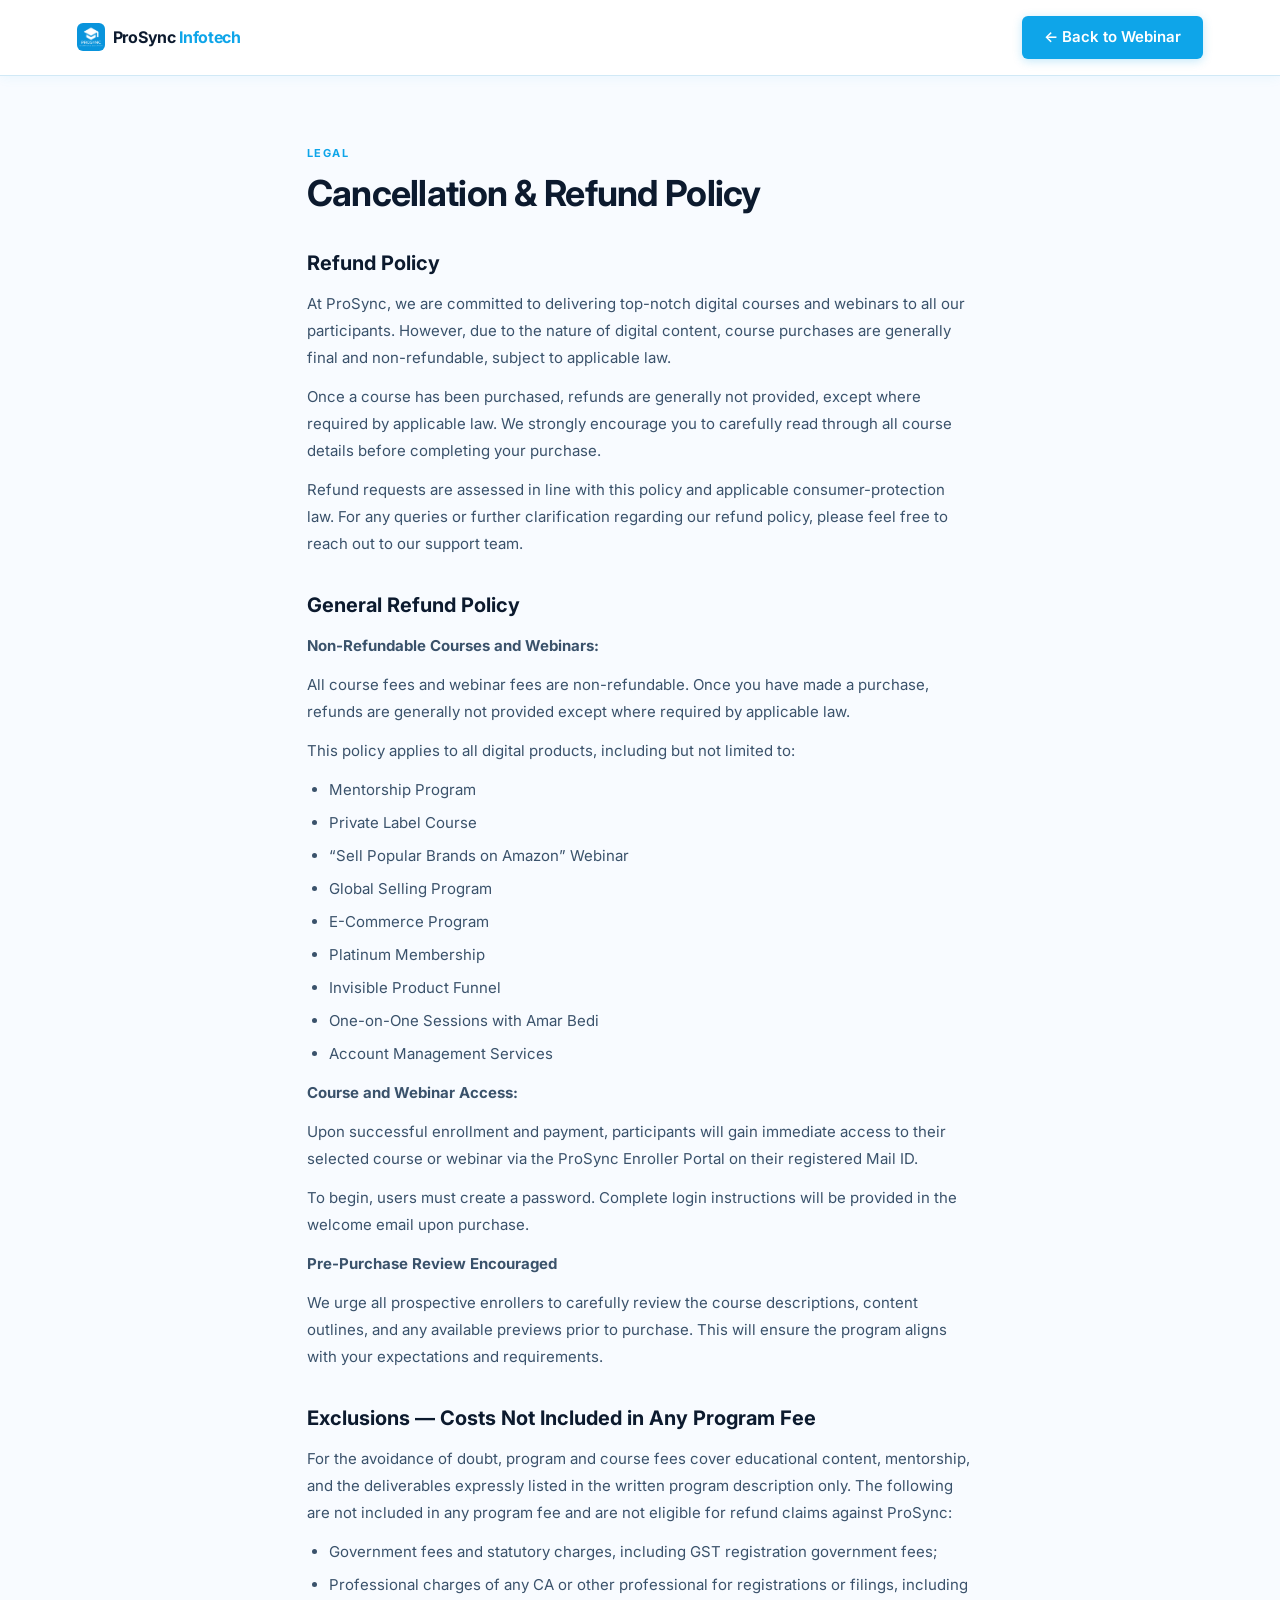
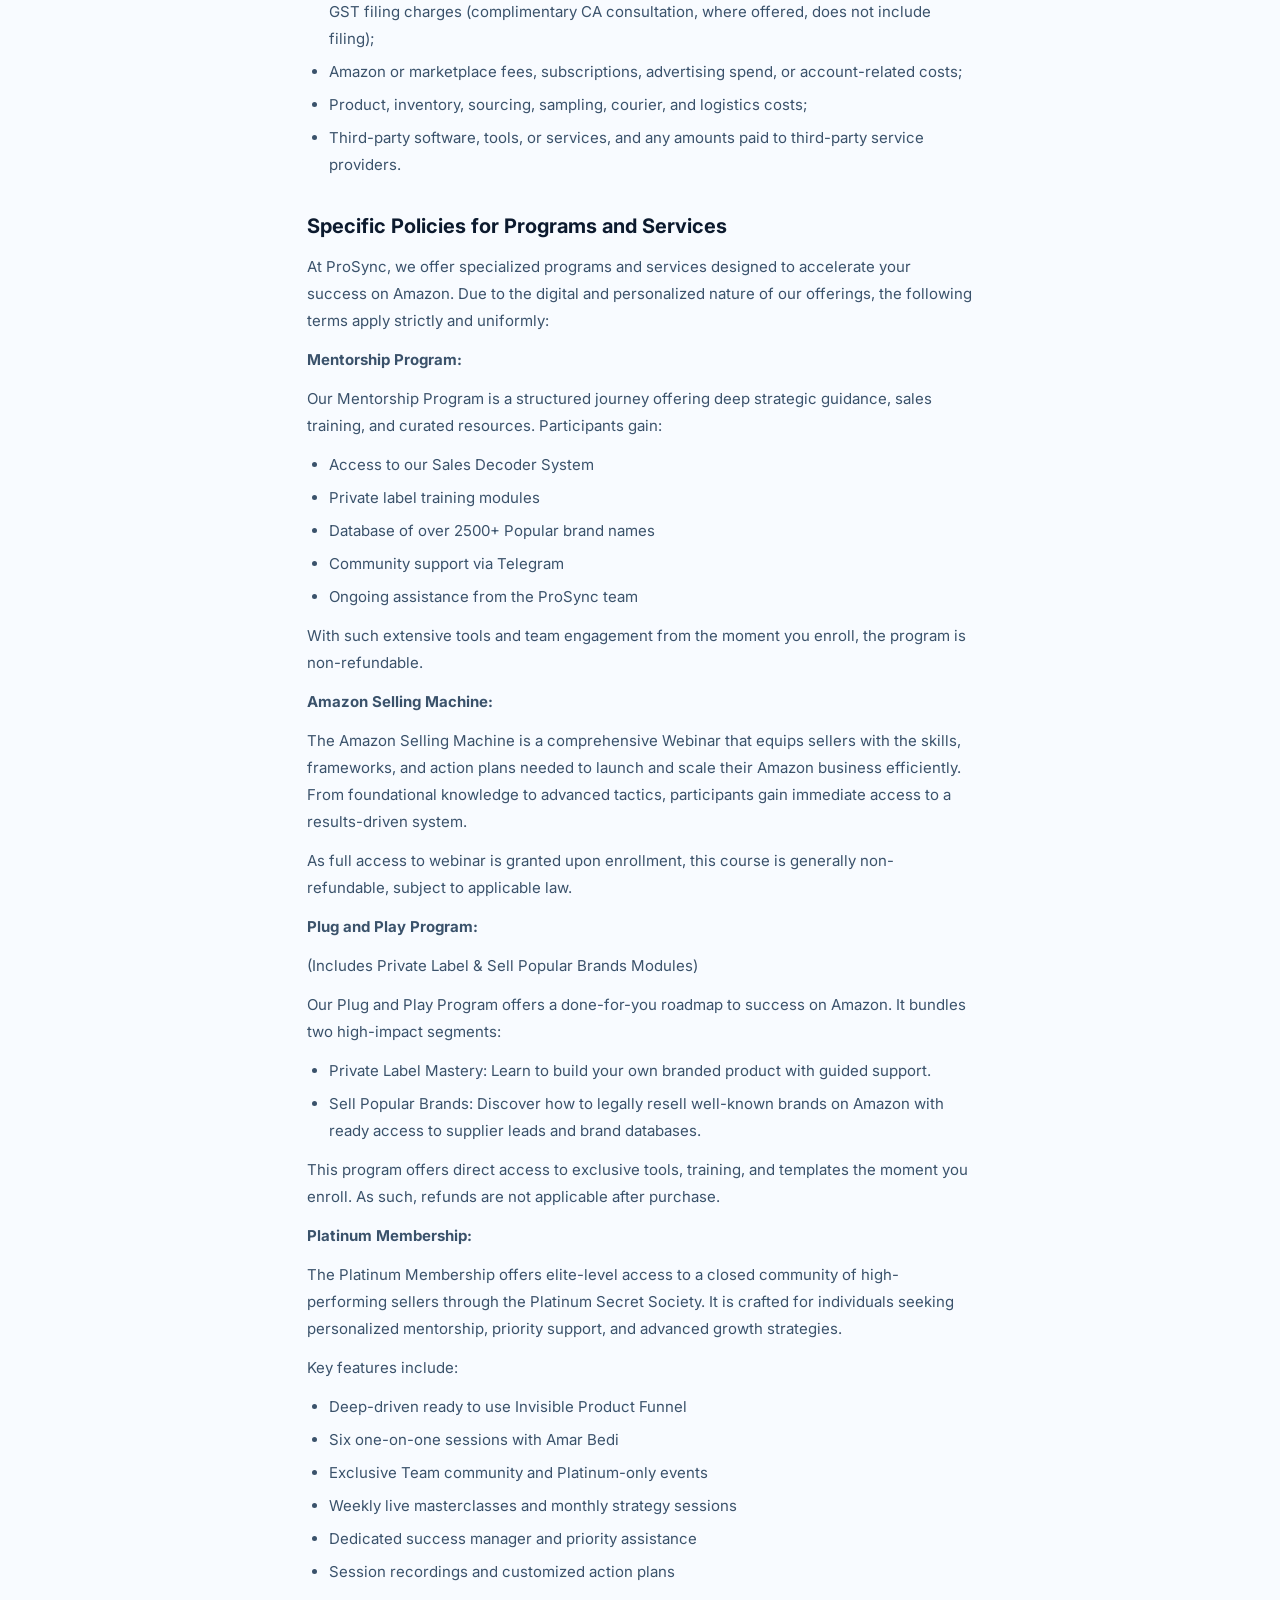
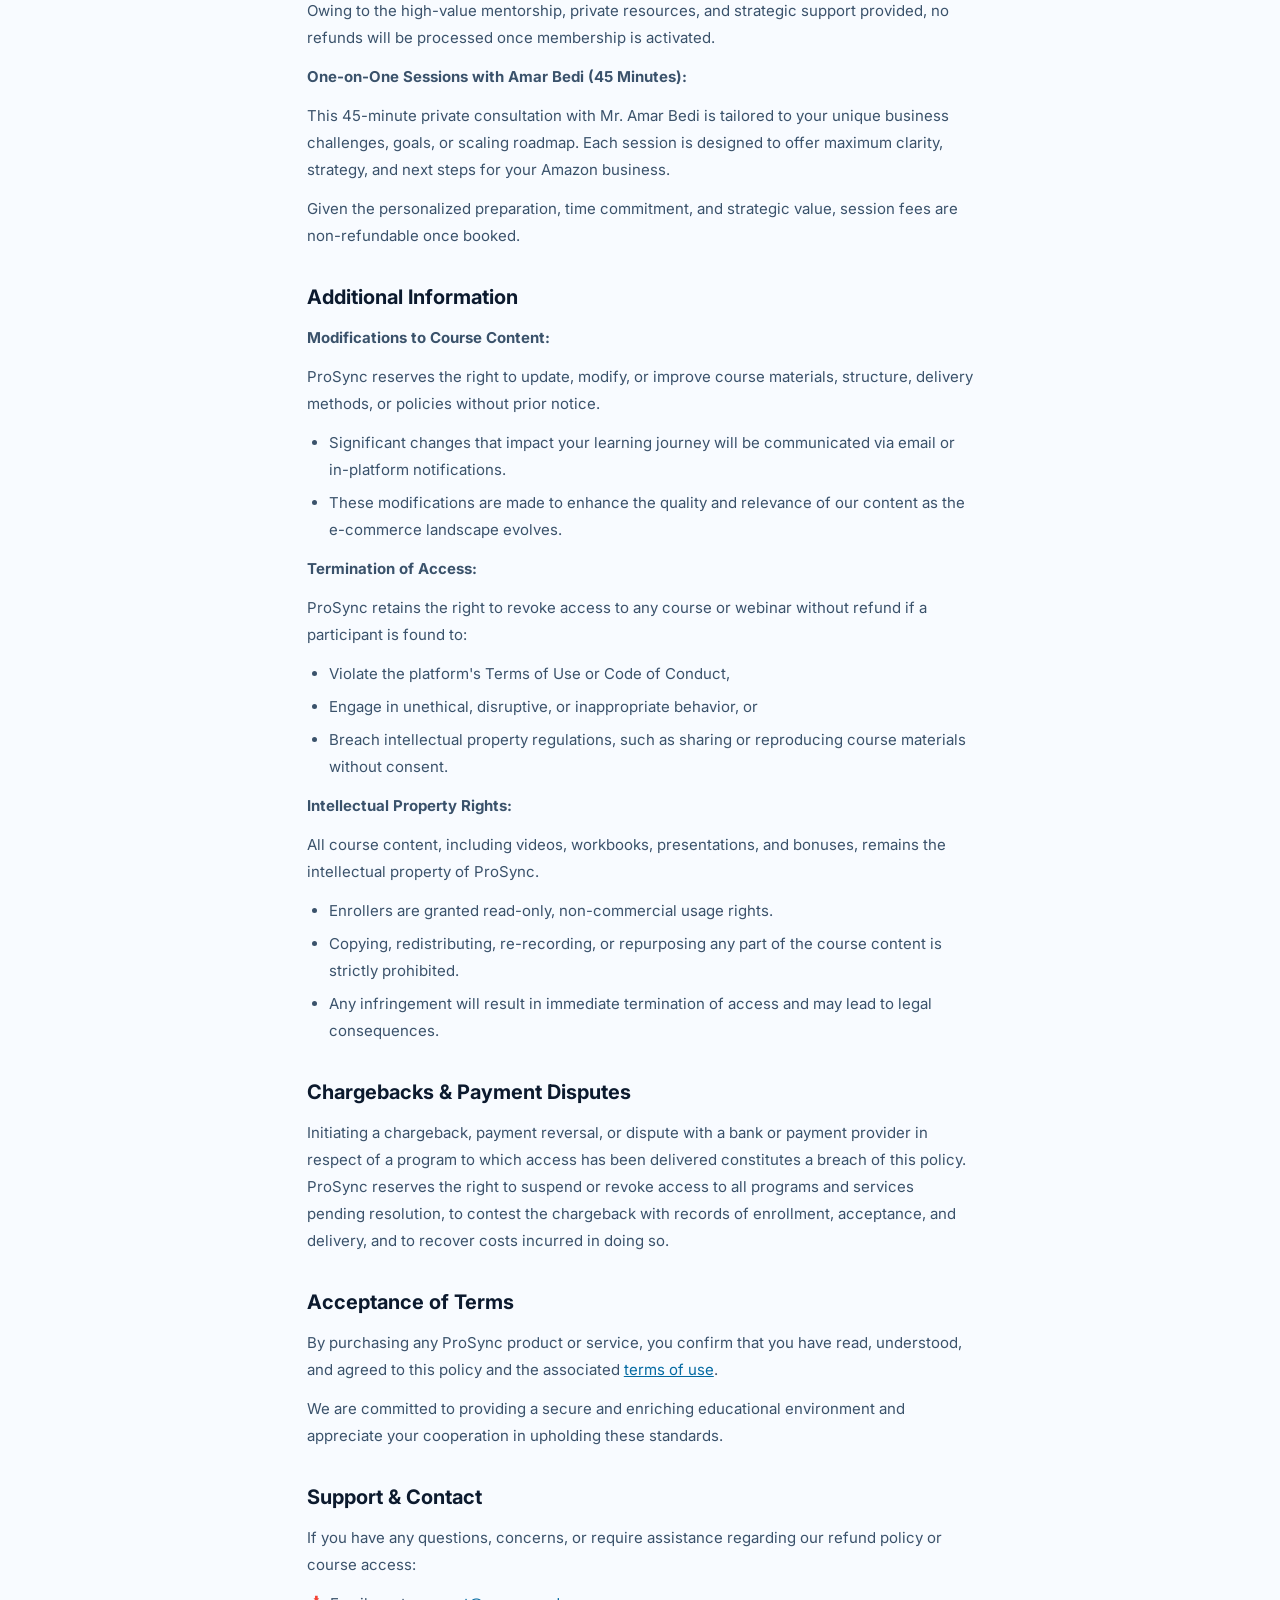
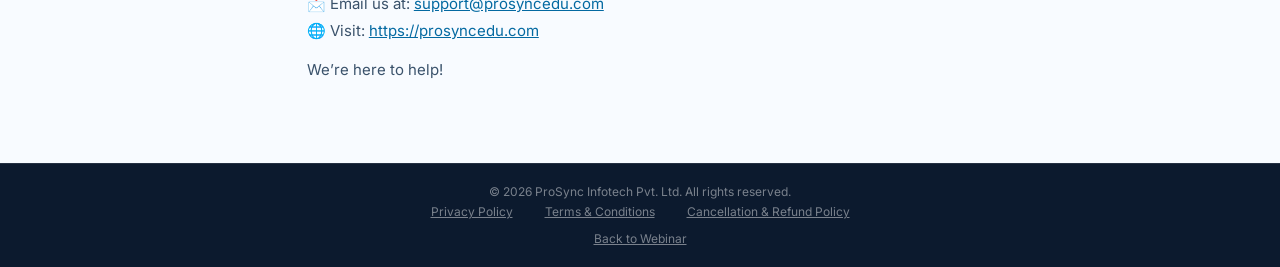
==== commit d6dcedf1: "Few more changes" ====
--- a/cancellation-refund-policy.html
+++ b/cancellation-refund-policy.html
@@ -16,10 +16,10 @@
     <link rel="preconnect" href="https://fonts.googleapis.com" />
     <link rel="preconnect" href="https://fonts.gstatic.com" crossorigin />
     <link
-      href="https://fonts.googleapis.com/css2?family=Playfair+Display:ital,wght@0,600;0,700;0,800;1,600;1,700&family=Inter:wght@400;500;600;700&display=swap"
+      href="https://fonts.googleapis.com/css2?family=Inter:ital,wght@0,400;0,500;0,600;0,700;0,800;1,500;1,600;1,700&display=swap"
       rel="stylesheet"
     />
-    <link rel="stylesheet" href="style.css" />
+    <link rel="stylesheet" href="css/style.css" />
   </head>
   <body>
     <nav aria-label="Main">
@@ -38,16 +38,16 @@
       <p>
         At ProSync, we are committed to delivering top-notch digital courses
         and webinars to all our participants. However, due to the nature of
-        digital content, all course purchases are final and non-refundable.
-      </p>
-      <p>
-        Once a course has been purchased, no refunds will be processed under
-        any circumstances. We strongly encourage you to carefully read through
+        digital content, course purchases are generally final and non-refundable, subject to applicable law.
+      </p>
+      <p>
+        Once a course has been purchased, refunds are generally not provided, except where required by
+        applicable law. We strongly encourage you to carefully read through
         all course details before completing your purchase.
       </p>
       <p>
-        ProSync is not liable for any refund requests related to course
-        purchases. For any queries or further clarification regarding our
+        Refund requests are assessed in line with this policy and
+        applicable consumer-protection law. For any queries or further clarification regarding our
         refund policy, please feel free to reach out to our support team.
       </p>
 
@@ -55,7 +55,7 @@
       <p><strong>Non-Refundable Courses and Webinars:</strong></p>
       <p>
         All course fees and webinar fees are non-refundable. Once you have made
-        a purchase, no refunds will be issued under any circumstances.
+        a purchase, refunds are generally not provided except where required by applicable law.
       </p>
       <p>
         This policy applies to all digital products, including but not limited
@@ -157,7 +157,7 @@
       </p>
       <p>
         As full access to webinar is granted upon enrollment, this course is
-        non-refundable under any circumstances.
+        generally non-refundable, subject to applicable law.
       </p>
 
       <p><strong>Plug and Play Program:</strong></p>
--- a/css/style.css
+++ b/css/style.css
@@ -0,0 +1,1605 @@
+*,
+*::before,
+*::after {
+  box-sizing: border-box;
+  margin: 0;
+  padding: 0;
+}
+:root {
+  --blue: #0ea5e9;
+  --blue-dark: #0284c7;
+  --blue-deeper: #0369a1;
+  --blue-soft: #e0f2fe;
+  --blue-muted: #bae6fd;
+  --bg: #f8fbff;
+  --white: #ffffff;
+  --ink: #0c1a2e;
+  --ink-mid: #3a526b;
+  --ink-light: #7a93ae;
+  --border: #d1e9f6;
+}
+html {
+  scroll-behavior: smooth;
+}
+/* width/height attributes reserve space (no layout shift); CSS sizes them */
+img {
+  max-width: 100%;
+  height: auto;
+}
+body {
+  font-family: "Inter", sans-serif;
+  background: var(--bg);
+  color: var(--ink);
+  line-height: 1.65;
+  overflow-x: hidden;
+}
+/* ── TOP BAR ── */
+.topbar {
+  background: var(--blue-deeper);
+  text-align: center;
+  padding: 10px 20px;
+  font-size: 12.5px;
+  color: var(--blue-muted);
+  letter-spacing: 0.03em;
+  font-weight: 500;
+}
+.topbar strong {
+  color: #fff;
+  font-weight: 600;
+}
+/* ── NAV ── */
+nav {
+  display: flex;
+  align-items: center;
+  justify-content: space-between;
+  padding: 16px 6%;
+  background: var(--white);
+  border-bottom: 1px solid var(--border);
+  position: sticky;
+  top: 0;
+  z-index: 100;
+  box-shadow: 0 1px 12px rgba(14, 165, 233, 0.07);
+}
+.logo {
+  font-family: "Inter", sans-serif;
+  font-size: 16px;
+  font-weight: 700;
+  color: var(--ink);
+  letter-spacing: -0.02em;
+  display: inline-flex;
+  align-items: center;
+  gap: 8px;
+}
+.logo img {
+  width: 28px;
+  height: 28px;
+  border-radius: 6px;
+  display: block;
+}
+.logo em {
+  color: var(--blue);
+  font-style: normal;
+}
+.nav-cta {
+  background: var(--blue);
+  color: #fff;
+  padding: 9px 22px;
+  border-radius: 6px;
+  font-weight: 600;
+  font-size: 15px;
+  text-decoration: none;
+  transition:
+    background 0.2s,
+    box-shadow 0.2s;
+  box-shadow: 0 2px 10px rgba(14, 165, 233, 0.25);
+}
+.nav-cta:hover {
+  background: var(--blue-dark);
+  box-shadow: 0 4px 16px rgba(14, 165, 233, 0.35);
+}
+/* ── HERO ── */
+.hero-outer {
+  background: linear-gradient(
+    160deg,
+    #eff9ff 0%,
+    #f8fbff 55%,
+    #eaf4fb 100%
+  );
+  border-bottom: 1px solid var(--border);
+}
+.hero-wrap {
+  max-width: 1100px;
+  margin: 0 auto;
+  padding: 80px 6% 80px;
+  display: grid;
+  grid-template-columns: 1fr 360px;
+  gap: 64px;
+  align-items: start;
+}
+.event-tag {
+  display: inline-flex;
+  align-items: center;
+  gap: 7px;
+  background: var(--blue-soft);
+  border: 1px solid var(--blue-muted);
+  color: var(--blue-deeper);
+  padding: 5px 14px;
+  border-radius: 4px;
+  font-size: 11px;
+  font-weight: 700;
+  letter-spacing: 0.1em;
+  text-transform: uppercase;
+  margin-bottom: 24px;
+}
+.event-tag::before {
+  content: "●";
+  color: var(--blue);
+  font-size: 8px;
+}
+h1 {
+  font-family: "Inter", sans-serif;
+  font-size: clamp(34px, 4vw, 52px);
+  font-weight: 800;
+  line-height: 1.15;
+  letter-spacing: -0.02em;
+  margin-bottom: 20px;
+  color: var(--ink);
+  word-break: normal;
+  overflow-wrap: break-word;
+}
+h1 .accent {
+  color: var(--blue);
+  font-style: italic;
+}
+.hero-desc {
+  font-size: 15px;
+  color: var(--ink-mid);
+  max-width: 490px;
+  margin-bottom: 34px;
+  line-height: 1.8;
+  font-weight: 400;
+}
+.meta-row {
+  display: flex;
+  flex-wrap: wrap;
+  gap: 10px;
+  margin-bottom: 38px;
+}
+.meta-pill {
+  display: flex;
+  align-items: center;
+  gap: 7px;
+  background: var(--white);
+  border: 1px solid var(--border);
+  border-radius: 6px;
+  padding: 7px 13px;
+  font-size: 12.5px;
+  font-weight: 500;
+  color: var(--ink-mid);
+  box-shadow: 0 1px 4px rgba(0, 0, 0, 0.04);
+}
+.hero-cta {
+  display: inline-block;
+  background: var(--blue);
+  color: #fff;
+  padding: 13px 30px;
+  border-radius: 6px;
+  font-weight: 600;
+  font-size: 15px;
+  text-decoration: none;
+  transition:
+    background 0.2s,
+    box-shadow 0.2s;
+  box-shadow: 0 3px 14px rgba(14, 165, 233, 0.3);
+  letter-spacing: 0.01em;
+}
+.hero-cta:hover {
+  background: var(--blue-dark);
+  box-shadow: 0 5px 20px rgba(14, 165, 233, 0.4);
+}
+/* ── REGISTER CARD ── */
+.reg-card {
+  background: var(--white);
+  border: 1px solid var(--border);
+  border-radius: 12px;
+  padding: 30px;
+  position: sticky;
+  top: 74px;
+  box-shadow: 0 4px 24px rgba(14, 165, 233, 0.1);
+}
+.rc-label {
+  font-size: 11px;
+  font-weight: 700;
+  letter-spacing: 0.12em;
+  text-transform: uppercase;
+  color: var(--blue);
+  margin-bottom: 8px;
+}
+.rc-title {
+  font-family: "Inter", sans-serif;
+  font-size: 20px;
+  font-weight: 700;
+  margin-bottom: 4px;
+  color: var(--ink);
+  line-height: 1.25;
+}
+.rc-sub {
+  font-size: 12.5px;
+  color: var(--ink-light);
+  margin-bottom: 22px;
+  padding-bottom: 20px;
+  border-bottom: 1px solid var(--border);
+}
+.rc-price {
+  font-family: "Inter", sans-serif;
+  font-size: 34px;
+  font-weight: 700;
+  color: var(--ink);
+  margin-bottom: 18px;
+  letter-spacing: -0.03em;
+}
+.rc-price small {
+  font-size: 13px;
+  font-weight: 400;
+  color: var(--ink-light);
+  margin-left: 5px;
+  letter-spacing: 0;
+}
+.rc-btn {
+  display: block;
+  width: 100%;
+  background: var(--blue);
+  color: #fff;
+  text-align: center;
+  padding: 13px;
+  border-radius: 7px;
+  font-weight: 600;
+  font-size: 15px;
+  text-decoration: none;
+  transition:
+    background 0.2s,
+    box-shadow 0.2s;
+  margin-bottom: 12px;
+  box-shadow: 0 3px 12px rgba(14, 165, 233, 0.28);
+}
+.rc-btn:hover {
+  background: var(--blue-dark);
+}
+.rc-secure {
+  font-size: 12px;
+  color: var(--ink-light);
+  text-align: center;
+  margin-bottom: 20px;
+  line-height: 1.5;
+}
+.rc-includes {
+  display: flex;
+  flex-direction: column;
+  gap: 11px;
+  padding-top: 18px;
+  border-top: 1px solid var(--border);
+}
+.rc-item {
+  display: flex;
+  gap: 10px;
+  font-size: 12.5px;
+  color: var(--ink-mid);
+  align-items: flex-start;
+  line-height: 1.5;
+}
+.rc-check {
+  color: var(--blue);
+  flex-shrink: 0;
+  margin-top: 1px;
+  font-weight: 700;
+}
+/* ── DIVIDER ── */
+.divider {
+  max-width: 1100px;
+  margin: 0 auto;
+  padding: 0 6%;
+  border-top: 1px solid var(--border);
+}
+/* ── SECTIONS ── */
+.section {
+  max-width: 1100px;
+  margin: 0 auto;
+  padding: 68px 6%;
+}
+.sec-label {
+  font-size: 11px;
+  font-weight: 700;
+  letter-spacing: 0.14em;
+  text-transform: uppercase;
+  color: var(--blue);
+  margin-bottom: 10px;
+}
+.sec-title {
+  font-family: "Inter", sans-serif;
+  font-size: clamp(24px, 2.8vw, 36px);
+  font-weight: 700;
+  letter-spacing: -0.02em;
+  margin-bottom: 12px;
+  color: var(--ink);
+  line-height: 1.2;
+}
+.sec-desc {
+  font-size: 15px;
+  color: var(--ink-mid);
+  max-width: 560px;
+  margin-bottom: 48px;
+  line-height: 1.8;
+}
+/* ── SESSION CARDS ── */
+.session-grid {
+  display: grid;
+  grid-template-columns: repeat(auto-fit, minmax(min(290px, 100%), 1fr));
+  gap: 18px;
+}
+/* ── WORKSHOP PREVIEW ── */
+.wk-head {
+  text-align: center;
+  margin-bottom: 32px;
+}
+/* Soft colour blobs behind the card give the glass something to blur */
+.wk-section {
+  position: relative;
+  isolation: isolate;
+}
+.wk-section::before,
+.wk-section::after {
+  content: "";
+  position: absolute;
+  z-index: -1;
+  border-radius: 50%;
+  filter: blur(60px);
+  pointer-events: none;
+}
+.wk-section::before {
+  width: 360px;
+  height: 360px;
+  top: 90px;
+  left: 2%;
+  background: rgba(14, 165, 233, 0.45);
+}
+.wk-section::after {
+  width: 320px;
+  height: 320px;
+  bottom: 40px;
+  right: 4%;
+  background: rgba(251, 191, 36, 0.4);
+}
+.wk-card {
+  display: grid;
+  grid-template-columns: minmax(0, 360px) 1fr;
+  gap: 44px;
+  align-items: center;
+  padding: 28px;
+  background: rgba(255, 255, 255, 0.45);
+  -webkit-backdrop-filter: blur(18px) saturate(160%);
+  backdrop-filter: blur(18px) saturate(160%);
+  border: 1px solid rgba(255, 255, 255, 0.7);
+  border-radius: 24px;
+  box-shadow:
+    0 8px 32px rgba(3, 105, 161, 0.14),
+    inset 0 1px 0 rgba(255, 255, 255, 0.8);
+}
+.wk-poster {
+  display: block;
+  width: 100%;
+  height: auto;
+  border-radius: 12px;
+  box-shadow: 0 10px 30px rgba(12, 26, 46, 0.2);
+}
+.wk-body h3 {
+  font-family: "Inter", sans-serif;
+  letter-spacing: -0.02em;
+  font-size: 20px;
+  font-weight: 700;
+  line-height: 1.2;
+  color: var(--ink);
+  margin-bottom: 16px;
+}
+.wk-body > p {
+  font-size: 15px;
+  line-height: 1.7;
+  color: var(--ink-mid);
+  margin-bottom: 20px;
+}
+.wk-list {
+  list-style: none;
+  margin: 0 0 28px;
+  padding: 0;
+}
+.wk-list li {
+  position: relative;
+  padding-left: 26px;
+  margin-bottom: 12px;
+  font-weight: 400;
+  font-size: 15px;
+  color: var(--ink-mid);
+}
+.wk-list li::before {
+  content: "✔";
+  position: absolute;
+  left: 0;
+  color: var(--blue);
+  font-size: 13px;
+}
+.wk-cta {
+  display: inline-block;
+  background: var(--blue-dark);
+  color: #fff;
+  padding: 14px 32px;
+  border-radius: 8px;
+  font-weight: 700;
+  font-size: 15px;
+  text-decoration: none;
+  transition: background 0.2s;
+}
+.wk-cta:hover {
+  background: var(--blue-deeper);
+}
+.wk-body > .wk-note {
+  margin: 20px 0 0;
+  font-size: 12px;
+  color: var(--ink-light);
+}
+@media (max-width: 780px) {
+  .wk-card {
+    grid-template-columns: 1fr;
+    gap: 24px;
+    padding: 18px;
+  }
+  .wk-poster {
+    max-width: 431px;
+    margin: 0 auto;
+  }
+}
+.session-card {
+  background: var(--white);
+  border: 1px solid var(--border);
+  border-radius: 10px;
+  padding: 28px;
+  transition:
+    box-shadow 0.2s,
+    border-color 0.2s;
+  position: relative;
+  overflow: hidden;
+}
+.session-card::before {
+  content: "";
+  position: absolute;
+  top: 0;
+  left: 0;
+  right: 0;
+  height: 3px;
+  background: var(--blue);
+  opacity: 0;
+  transition: opacity 0.2s;
+}
+.session-card:hover {
+  box-shadow: 0 6px 24px rgba(14, 165, 233, 0.12);
+  border-color: var(--blue-muted);
+}
+.session-card:hover::before {
+  opacity: 1;
+}
+.sc-num {
+  font-size: 13.5px;
+  font-weight: 700;
+  letter-spacing: 0.1em;
+  text-transform: uppercase;
+  color: var(--blue-deeper);
+  background: var(--blue-soft);
+  border: 1px solid var(--blue-muted);
+  padding: 3px 10px;
+  border-radius: 4px;
+  display: inline-block;
+  margin-bottom: 16px;
+}
+.learn-list {
+  list-style: none;
+  margin: 16px 0 0;
+  padding: 0;
+  display: grid;
+  gap: 10px;
+}
+.learn-list li {
+  position: relative;
+  padding: 10px 14px 10px 44px;
+  font-size: 14px;
+  font-weight: 500;
+  color: var(--ink);
+  background: var(--bg);
+  border: 1px solid var(--border);
+  border-radius: 10px;
+  transition:
+    border-color 0.2s,
+    background 0.2s,
+    transform 0.2s;
+}
+.learn-list li::before {
+  content: "✓";
+  position: absolute;
+  left: 12px;
+  top: 50%;
+  transform: translateY(-50%);
+  width: 22px;
+  height: 22px;
+  display: grid;
+  place-items: center;
+  font-size: 12px;
+  font-weight: 700;
+  color: var(--white);
+  background: var(--blue);
+  border-radius: 50%;
+}
+.learn-list li:hover {
+  border-color: var(--blue-muted);
+  background: var(--blue-soft);
+  transform: translateX(3px);
+}
+/* ── LEARN CARD WITH TRAINER PHOTO ── */
+.learn-card {
+  display: grid;
+  grid-template-columns: 1fr 260px;
+  gap: 36px;
+  align-items: center;
+}
+.learn-meta {
+  margin-top: 26px;
+  margin-bottom: 26px;
+}
+.learn-photo {
+  margin: 0;
+  text-align: center;
+}
+.learn-photo img {
+  display: block;
+  width: 100%;
+  aspect-ratio: 4 / 5;
+  object-fit: cover;
+  object-position: top center;
+  border-radius: 10px;
+  border: 1px solid var(--border);
+  background: var(--blue-soft);
+  box-shadow: 0 6px 24px rgba(14, 165, 233, 0.12);
+}
+.learn-photo figcaption {
+  margin-top: 12px;
+  font-size: 13px;
+  font-weight: 600;
+  color: var(--ink);
+}
+.learn-photo figcaption span {
+  display: block;
+  font-size: 11.5px;
+  font-weight: 500;
+  color: var(--ink-light);
+  margin-top: 2px;
+}
+/* ── OVERVIEW GRID ── */
+.overview-grid {
+  display: grid;
+  grid-template-columns: repeat(auto-fit, minmax(min(210px, 100%), 1fr));
+  gap: 16px;
+}
+/* Laptop and larger: 3 columns x 2 rows (smaller screens keep the auto layout) */
+@media (min-width: 1024px) {
+  .overview-grid {
+    grid-template-columns: repeat(3, 1fr);
+  }
+}
+.ov-card {
+  background: var(--white);
+  border: 1px solid var(--border);
+  border-radius: 10px;
+  padding: 22px;
+  transition: box-shadow 0.2s;
+}
+.ov-card:hover {
+  box-shadow: 0 4px 16px rgba(14, 165, 233, 0.1);
+}
+.ov-icon {
+  font-size: 22px;
+  margin-bottom: 13px;
+}
+.ov-title {
+  font-weight: 600;
+  font-size: 15px;
+  margin-bottom: 7px;
+  color: var(--ink);
+}
+.ov-desc {
+  font-size: 14px;
+  color: var(--ink-mid);
+  line-height: 1.65;
+}
+/* ── AGENDA ── */
+.agenda-wrap {
+  background: var(--white);
+  border: 1px solid var(--border);
+  border-radius: 12px;
+  overflow: hidden;
+  width: 100%;
+}
+.agenda-item {
+  display: grid;
+  grid-template-columns: 100px 1fr;
+  gap: 0;
+  border-bottom: 1px solid var(--border);
+}
+.agenda-item:last-child {
+  border-bottom: none;
+}
+.ag-time-col {
+  background: var(--blue-soft);
+  border-right: 1px solid var(--border);
+  padding: 22px 18px;
+  display: flex;
+  align-items: center;
+  justify-content: center;
+}
+.ag-time {
+  font-size: 12px;
+  font-weight: 700;
+  color: var(--blue-deeper);
+  letter-spacing: 0.02em;
+  text-align: center;
+  line-height: 1.4;
+}
+.ag-content {
+  padding: 22px 24px;
+}
+.ag-title {
+  font-weight: 600;
+  font-size: 15px;
+  margin-bottom: 5px;
+  color: var(--ink);
+  letter-spacing: -0.02em;
+}
+.ag-desc {
+  font-size: 14px;
+  color: var(--ink-mid);
+  line-height: 1.7;
+}
+/* ── ABOUT THE MENTOR ── */
+.about-head {
+  text-align: center;
+  margin-bottom: 48px;
+}
+.about-head .sec-title {
+  margin-bottom: 18px;
+}
+.about-head::after {
+  content: "";
+  display: block;
+  width: min(360px, 70%);
+  height: 1px;
+  margin: 0 auto;
+  background: linear-gradient(
+    90deg,
+    transparent,
+    var(--blue) 50%,
+    transparent
+  );
+}
+.about-grid {
+  display: grid;
+  grid-template-columns: 5fr 6fr;
+  gap: 64px;
+  align-items: start;
+}
+.about-photo {
+  position: relative;
+  isolation: isolate;
+  margin: 6px 14px 14px 0;
+}
+.about-photo::after {
+  content: "";
+  position: absolute;
+  inset: 14px -14px -14px 14px;
+  background: linear-gradient(
+    135deg,
+    rgba(255, 255, 255, 0.55) 0%,
+    rgba(186, 230, 253, 0.45) 45%,
+    rgba(14, 165, 233, 0.35) 100%
+  );
+  backdrop-filter: blur(14px) saturate(160%);
+  -webkit-backdrop-filter: blur(14px) saturate(160%);
+  border: 1px solid rgba(255, 255, 255, 0.7);
+  border-radius: 12px;
+  box-shadow:
+    inset 0 1px 0 rgba(255, 255, 255, 0.8),
+    inset 0 -1px 0 rgba(14, 165, 233, 0.25),
+    0 12px 32px rgba(14, 165, 233, 0.25);
+  z-index: -1;
+}
+.about-photo::before {
+  content: "";
+  position: absolute;
+  inset: 30px -30px -30px 30px;
+  background: radial-gradient(
+    circle at 70% 70%,
+    rgba(14, 165, 233, 0.35),
+    transparent 70%
+  );
+  filter: blur(24px);
+  z-index: -2;
+}
+.about-photo img {
+  display: block;
+  width: 100%;
+  aspect-ratio: 4 / 5;
+  object-fit: cover;
+  object-position: top center;
+  border-radius: 10px;
+  background: var(--blue-soft);
+  box-shadow: 0 10px 30px rgba(3, 105, 161, 0.18);
+}
+.about-text p {
+  font-size: 15px;
+  color: var(--ink-mid);
+  line-height: 1.85;
+  margin-bottom: 18px;
+  text-align: justify;
+  hyphens: auto;
+}
+.about-text strong {
+  color: var(--ink);
+  font-weight: 600;
+}
+.about-stats {
+  display: flex;
+  flex-wrap: wrap;
+  gap: 12px;
+  margin: 26px 0 0;
+}
+.about-stat {
+  position: relative;
+  overflow: hidden;
+  flex: 1 1 120px;
+  display: flex;
+  flex-direction: column;
+  align-items: center;
+  justify-content: center;
+  gap: 6px;
+  background: linear-gradient(180deg, var(--white) 0%, var(--blue-soft) 100%);
+  border: 1px solid var(--border);
+  border-radius: 14px;
+  padding: 14px 12px 12px;
+  text-align: center;
+  box-shadow: 0 2px 10px rgba(14, 165, 233, 0.08);
+  transition:
+    transform 0.3s ease,
+    box-shadow 0.3s ease;
+}
+.about-stat::before {
+  content: "";
+  position: absolute;
+  top: 0;
+  left: 0;
+  right: 0;
+  height: 4px;
+  background: linear-gradient(90deg, #0ea5e9, var(--blue-deeper));
+}
+.about-stat:hover {
+  transform: translateY(-4px);
+  box-shadow: 0 12px 26px rgba(14, 165, 233, 0.2);
+}
+.about-stat b {
+  display: block;
+  font-size: 22px;
+  font-weight: 800;
+  line-height: 1.1;
+  background: linear-gradient(135deg, #0ea5e9, var(--blue-deeper));
+  -webkit-background-clip: text;
+  background-clip: text;
+  -webkit-text-fill-color: transparent;
+  color: var(--blue-deeper);
+  letter-spacing: -0.02em;
+}
+.about-stat span {
+  font-size: 10px;
+  line-height: 1.3;
+  text-transform: uppercase;
+  letter-spacing: 0.05em;
+  color: var(--ink-light);
+  font-weight: 600;
+}
+.profile-grid {
+  display: grid;
+  grid-template-columns: repeat(2, 1fr);
+  gap: 24px;
+  margin-bottom: 40px;
+}
+/* ── TESTIMONIALS ── */
+.testi-head {
+  text-align: center;
+  margin-bottom: 40px;
+}
+.testi-sub {
+  font-size: 15px;
+  color: var(--ink-mid);
+}
+.testi-grid {
+  display: grid;
+  grid-template-columns: repeat(2, 1fr);
+  gap: 24px;
+}
+.testi-card {
+  margin: 0;
+  padding: 24px;
+  background: var(--white);
+  border: 1px solid var(--border);
+  border-radius: 12px;
+  box-shadow: 0 4px 18px rgba(14, 165, 233, 0.08);
+}
+.testi-who {
+  display: flex;
+  align-items: center;
+  gap: 14px;
+  margin-bottom: 16px;
+}
+.testi-avatar {
+  flex: none;
+  width: 44px;
+  height: 44px;
+  border-radius: 50%;
+  display: grid;
+  place-items: center;
+  background: var(--blue-soft);
+  color: var(--blue-deeper);
+}
+.testi-who strong {
+  display: block;
+  font-size: 15px;
+  color: var(--ink);
+}
+.testi-who small {
+  display: block;
+  font-size: 12px;
+  color: var(--ink-light);
+}
+.testi-card blockquote {
+  margin: 0;
+  font-size: 15px;
+  line-height: 1.7;
+  color: var(--ink-mid);
+}
+@media (max-width: 780px) {
+  .testi-grid {
+    grid-template-columns: 1fr;
+  }
+}
+.about-social-title {
+  font-family: "Inter", sans-serif;
+  font-size: 20px;
+  font-weight: 700;
+  text-align: center;
+  color: var(--ink);
+  margin-top: 56px;
+}
+.profile-grid.about-profiles {
+  max-width: 740px;
+  gap: 20px;
+  margin: 20px auto 0;
+}
+.profile-card {
+  display: block;
+  background: var(--white);
+  border: 1px solid var(--border);
+  border-radius: 12px;
+  overflow: hidden;
+  text-decoration: none;
+  box-shadow: 0 4px 18px rgba(14, 165, 233, 0.08);
+  transition:
+    box-shadow 0.2s,
+    transform 0.2s;
+}
+.profile-card:hover {
+  transform: translateY(-3px);
+  box-shadow: 0 10px 28px rgba(14, 165, 233, 0.16);
+}
+.profile-card img {
+  display: block;
+  width: 100%;
+  aspect-ratio: 2 / 1;
+  object-fit: cover;
+  object-position: top center;
+  background: var(--blue-soft);
+}
+/* Wide dark screenshot: show it whole, padded with its own background */
+.profile-card.is-instagram img {
+  object-fit: contain;
+  object-position: center;
+  background: #0c1014;
+}
+.profile-card .pc-label {
+  display: flex;
+  align-items: center;
+  justify-content: space-between;
+  padding: 12px 16px;
+  border-top: 1px solid var(--border);
+  font-size: 13px;
+  font-weight: 600;
+  color: var(--ink);
+}
+.profile-card .pc-label h3 {
+  font: inherit;
+}
+.profile-card .pc-label span {
+  color: var(--blue);
+  font-size: 12px;
+}
+@media (max-width: 780px) {
+  .profile-grid {
+    grid-template-columns: 1fr;
+    max-width: 520px;
+    margin-left: auto;
+    margin-right: auto;
+  }
+  .profile-grid.about-profiles {
+    margin: 16px auto 0;
+  }
+}
+/* ── FAQ ── */
+.faq-head {
+  text-align: center;
+  margin-bottom: 36px;
+}
+.faq-list {
+  max-width: 820px;
+  margin: 0 auto;
+  display: grid;
+  gap: 12px;
+}
+.faq-item {
+  background: var(--white);
+  border: 1px solid var(--border);
+  border-radius: 10px;
+  transition: box-shadow 0.2s;
+}
+.faq-item:hover,
+.faq-item[open] {
+  box-shadow: 0 4px 16px rgba(14, 165, 233, 0.1);
+}
+.faq-item summary {
+  list-style: none;
+  cursor: pointer;
+  display: flex;
+  align-items: center;
+  justify-content: space-between;
+  gap: 16px;
+  padding: 18px 22px;
+  font-weight: 600;
+  font-size: 15px;
+  color: var(--ink);
+}
+.faq-item summary::-webkit-details-marker {
+  display: none;
+}
+.faq-item summary::after {
+  content: "+";
+  flex: none;
+  width: 26px;
+  height: 26px;
+  display: grid;
+  place-items: center;
+  border-radius: 50%;
+  background: var(--blue-soft);
+  color: var(--blue-deeper);
+  font-size: 18px;
+  font-weight: 400;
+  line-height: 1;
+}
+.faq-item[open] summary::after {
+  content: "−";
+}
+.faq-item p {
+  padding: 0 22px 20px;
+  font-size: 15px;
+  line-height: 1.75;
+  color: var(--ink-mid);
+}
+.faq-item p a {
+  color: var(--blue-deeper);
+}
+.faq-more {
+  display: grid;
+  grid-template-rows: 0fr;
+  opacity: 0;
+  visibility: hidden;
+  margin-top: -12px;
+  transition:
+    grid-template-rows 0.9s ease,
+    opacity 0.9s ease,
+    margin-top 0.9s ease,
+    visibility 0s linear 0.9s;
+}
+.faq-more.open {
+  grid-template-rows: 1fr;
+  opacity: 1;
+  visibility: visible;
+  margin-top: 0;
+  transition:
+    grid-template-rows 0.9s ease,
+    opacity 0.9s ease,
+    margin-top 0.9s ease,
+    visibility 0s;
+}
+.faq-more-inner {
+  overflow: hidden;
+  min-height: 0;
+  display: grid;
+  gap: 12px;
+  padding: 4px 0 16px;
+  margin-bottom: -16px;
+}
+.faq-more-wrap {
+  text-align: center;
+  margin-top: 8px;
+  transition:
+    opacity 0.4s ease,
+    transform 0.4s ease;
+}
+.faq-more-wrap.hide {
+  display: none;
+}
+.faq-more-btn {
+  font: inherit;
+  font-weight: 600;
+  font-size: 15px;
+  padding: 12px 32px;
+  border-radius: 999px;
+  border: 1.5px solid var(--blue-deeper);
+  background: var(--white);
+  color: var(--blue-deeper);
+  cursor: pointer;
+  transition:
+    background 0.2s,
+    color 0.2s;
+}
+.faq-more-btn:hover {
+  background: var(--blue-deeper);
+  color: var(--white);
+}
+/* ── BOTTOM CTA ── */
+.bottom-cta {
+  background: linear-gradient(
+    135deg,
+    var(--blue-deeper) 0%,
+    var(--blue-dark) 60%,
+    #0ea5e9 100%
+  );
+  text-align: center;
+  padding: 80px 6%;
+  color: #fff;
+}
+.bottom-cta h2 {
+  font-family: "Inter", sans-serif;
+  font-size: clamp(24px, 2.8vw, 36px);
+  font-weight: 700;
+  margin-bottom: 14px;
+  letter-spacing: -0.02em;
+  color: #fff;
+  line-height: 1.2;
+}
+.bottom-cta p {
+  color: rgba(255, 255, 255, 0.75);
+  font-size: 15px;
+  margin-bottom: 34px;
+  line-height: 1.6;
+}
+.cta-big {
+  display: inline-block;
+  background: #fff;
+  color: var(--blue-deeper);
+  padding: 15px 42px;
+  border-radius: 6px;
+  font-weight: 700;
+  font-size: 15px;
+  text-decoration: none;
+  transition:
+    background 0.2s,
+    transform 0.15s;
+  box-shadow: 0 4px 20px rgba(0, 0, 0, 0.18);
+}
+.cta-big:hover {
+  background: var(--blue-soft);
+  transform: translateY(-1px);
+}
+/* ── FOOTER ── */
+footer {
+  background: var(--ink);
+  color: rgba(255, 255, 255, 0.7);
+  font-size: 13px;
+}
+.footer-main {
+  max-width: 1100px;
+  margin: 0 auto;
+  padding: 56px 6% 40px;
+  display: grid;
+  grid-template-columns: 1.2fr 1fr;
+  gap: 48px;
+}
+.footer-logo {
+  font-size: 18px;
+  font-weight: 700;
+  color: #fff;
+  margin-bottom: 14px;
+  display: flex;
+  align-items: center;
+  gap: 10px;
+}
+.footer-logo img {
+  width: 32px;
+  height: 32px;
+  border-radius: 6px;
+  display: block;
+}
+.footer-logo em {
+  color: var(--blue);
+  font-style: normal;
+}
+.footer-about p {
+  line-height: 1.8;
+  max-width: 420px;
+}
+.footer-about .footer-cta {
+  display: inline-block;
+  margin-top: 20px;
+  padding: 10px 22px;
+  background: var(--blue);
+  color: #fff;
+  border-radius: 6px;
+  font-weight: 600;
+  font-size: 15px;
+  text-decoration: none;
+  transition: background 0.2s;
+}
+.footer-about .footer-cta:hover {
+  background: var(--blue-dark);
+}
+.footer-heading {
+  font-size: 11px;
+  font-weight: 700;
+  letter-spacing: 0.14em;
+  text-transform: uppercase;
+  color: var(--blue-muted);
+  margin-bottom: 18px;
+}
+.footer-contact {
+  list-style: none;
+  display: grid;
+  gap: 14px;
+}
+.footer-contact li {
+  display: grid;
+  grid-template-columns: 34px 1fr;
+  gap: 12px;
+  align-items: start;
+  line-height: 1.6;
+}
+.footer-contact .fc-icon {
+  width: 34px;
+  height: 34px;
+  display: grid;
+  place-items: center;
+  border-radius: 8px;
+  background: rgba(14, 165, 233, 0.15);
+  border: 1px solid rgba(14, 165, 233, 0.3);
+  font-size: 15px;
+}
+.footer-contact h4,
+.footer-contact h5 {
+  display: block;
+  font-size: 11.5px;
+  font-weight: 600;
+  color: rgba(255, 255, 255, 0.45);
+}
+.footer-contact .fc-group {
+  display: block;
+}
+.fc-group-title {
+  font-size: 11px;
+  font-weight: 700;
+  letter-spacing: 0.12em;
+  text-transform: uppercase;
+  color: var(--blue-muted);
+  margin: 4px 0 14px;
+}
+.footer-links {
+  display: flex;
+  flex-wrap: wrap;
+  justify-content: center;
+  gap: 8px 32px;
+}
+.footer-links a,
+.footer-bottom-inner a {
+  color: inherit;
+  text-decoration: underline;
+}
+.footer-links a:hover,
+.footer-bottom-inner a:hover {
+  color: #fff;
+}
+/* ── LEGAL PAGES ── */
+.legal {
+  max-width: 820px;
+}
+.legal h2,
+.legal h3 {
+  font-family: "Inter", sans-serif;
+}
+.legal h2 {
+  font-size: 20px;
+  font-weight: 700;
+  color: var(--ink);
+  margin: 32px 0 10px;
+}
+.legal h3 {
+  font-size: 16px;
+  font-weight: 700;
+  color: var(--ink);
+  margin: 26px 0 8px;
+}
+.legal p,
+.legal li {
+  color: var(--ink-mid);
+  line-height: 1.8;
+  font-size: 15px;
+}
+.legal p {
+  margin-bottom: 12px;
+}
+.legal ul {
+  padding-left: 22px;
+  margin-bottom: 12px;
+}
+.legal li {
+  margin-bottom: 6px;
+}
+.legal a {
+  color: var(--blue-deeper);
+}
+.legal-updated {
+  font-size: 13px;
+  color: var(--ink-light);
+  margin-bottom: 24px;
+}
+.footer-disclaimer {
+  display: inline;
+  font: inherit;
+  font-weight: 600;
+  color: rgba(255, 255, 255, 0.6);
+}
+.footer-contact a {
+  color: #fff;
+  text-decoration: none;
+  word-break: break-word;
+}
+.footer-contact a:hover {
+  color: var(--blue);
+}
+.footer-bottom {
+  border-top: 1px solid rgba(255, 255, 255, 0.1);
+}
+.footer-bottom-inner {
+  max-width: 1100px;
+  margin: 0 auto;
+  padding: 18px 6%;
+  display: flex;
+  justify-content: space-between;
+  align-items: center;
+  flex-direction: column;
+  text-align: center;
+  gap: 8px;
+  font-size: 12px;
+  color: rgba(255, 255, 255, 0.45);
+}
+.footer-sep {
+  margin: 0 8px;
+}
+/* Keep copyright + disclaimer on one line when the screen is wide enough */
+@media (min-width: 1100px) {
+  .footer-bottom-inner {
+    max-width: 1400px;
+    padding: 18px 24px;
+  }
+  .footer-line {
+    white-space: nowrap;
+  }
+}
+/* ── RESPONSIVE ── */
+/* Tablets & small laptops */
+@media (max-width: 1024px) {
+  .hero-wrap {
+    grid-template-columns: 1fr 320px;
+    gap: 40px;
+    padding-top: 64px;
+    padding-bottom: 64px;
+  }
+  .learn-card {
+    grid-template-columns: 1fr 220px;
+    gap: 28px;
+  }
+  .about-grid {
+    gap: 40px;
+  }
+}
+/* Tablets (portrait) & large phones */
+@media (max-width: 780px) {
+  .section {
+    padding: 56px 6%;
+  }
+  .about-grid {
+    grid-template-columns: 1fr;
+    gap: 36px;
+  }
+  .about-photo {
+    max-width: 420px;
+    margin: 0 auto 14px;
+    width: calc(100% - 14px);
+  }
+  .about-text p {
+    text-align: left;
+  }
+  .footer-main {
+    grid-template-columns: 1fr;
+    gap: 36px;
+  }
+  .hero-wrap {
+    grid-template-columns: 1fr;
+    gap: 40px;
+    padding-top: 52px;
+  }
+  .reg-card {
+    position: static;
+  }
+  nav .nav-cta {
+    display: none;
+  }
+  h1 {
+    font-size: clamp(30px, 7vw, 42px);
+  }
+  .agenda-item {
+    grid-template-columns: 80px 1fr;
+  }
+  .learn-card {
+    grid-template-columns: 1fr;
+    gap: 28px;
+  }
+  .learn-photo {
+    order: -1;
+    max-width: 240px;
+    margin: 0 auto;
+  }
+}
+/* Phones */
+@media (max-width: 480px) {
+  .topbar {
+    font-size: 11.5px;
+    padding: 8px 14px;
+  }
+  nav {
+    padding: 14px 5%;
+  }
+  .hero-wrap {
+    padding: 40px 5% 48px;
+  }
+  .section {
+    padding: 44px 5%;
+  }
+  .sec-desc {
+    margin-bottom: 32px;
+  }
+  .hero-desc {
+    font-size: 14.5px;
+  }
+  .hero-cta {
+    display: block;
+    text-align: center;
+  }
+  .reg-card,
+  .session-card {
+    padding: 22px;
+  }
+  .meta-pill {
+    font-size: 12px;
+    padding: 6px 11px;
+  }
+  .learn-list li {
+    font-size: 13.5px;
+    padding: 9px 12px 9px 42px;
+  }
+  .agenda-item {
+    grid-template-columns: 64px 1fr;
+  }
+  .ag-time-col {
+    padding: 18px 8px;
+  }
+  .ag-content {
+    padding: 18px 16px;
+  }
+  .about-head {
+    margin-bottom: 32px;
+  }
+  .about-text p {
+    font-size: 14.5px;
+  }
+  .about-stat b {
+    font-size: 18px;
+  }
+  .bottom-cta {
+    padding: 56px 5%;
+  }
+  .cta-big {
+    display: block;
+    padding: 14px 20px;
+  }
+  .footer-main {
+    padding: 44px 5% 32px;
+  }
+  .footer-bottom-inner {
+    flex-direction: column;
+    text-align: center;
+    padding: 16px 5%;
+  }
+}
+/* ── ANIMATIONS ── */
+@keyframes fadeUp {
+  from {
+    opacity: 0;
+    transform: translateY(14px);
+  }
+  to {
+    opacity: 1;
+    transform: translateY(0);
+  }
+}
+.hero-left > * {
+  animation: fadeUp 0.5s ease both;
+}
+.hero-left > *:nth-child(1) {
+  animation-delay: 0.05s;
+}
+.hero-left > *:nth-child(2) {
+  animation-delay: 0.12s;
+}
+.hero-left > *:nth-child(3) {
+  animation-delay: 0.19s;
+}
+.hero-left > *:nth-child(4) {
+  animation-delay: 0.26s;
+}
+.hero-left > *:nth-child(5) {
+  animation-delay: 0.33s;
+}
+.reg-card {
+  animation: fadeUp 0.5s ease 0.18s both;
+}
+
+/* ── DPDP CONSENT DIALOG ── */
+.consent-dialog {
+  margin: auto;
+  inset: 0;
+  border: 1px solid var(--border);
+  border-radius: 14px;
+  padding: 24px;
+  width: min(92vw, 480px);
+  color: var(--ink);
+  background: var(--white);
+  box-shadow: 0 20px 60px rgba(12, 26, 46, 0.25);
+}
+.consent-dialog::backdrop {
+  background: rgba(12, 26, 46, 0.55);
+}
+.consent-dialog h2 {
+  font-family: "Inter", sans-serif;
+  font-size: 1.4rem;
+  margin-bottom: 10px;
+}
+.consent-dialog p {
+  font-size: 0.9rem;
+  color: var(--ink-mid);
+  margin-bottom: 10px;
+}
+.consent-dialog a {
+  color: var(--blue-deeper);
+}
+.consent-check {
+  display: flex;
+  gap: 10px;
+  align-items: flex-start;
+  font-size: 0.88rem;
+  margin: 14px 0 18px;
+  cursor: pointer;
+}
+.consent-check input {
+  margin-top: 4px;
+  width: 18px;
+  height: 18px;
+  flex: none;
+}
+.consent-actions {
+  display: flex;
+  gap: 10px;
+  justify-content: flex-end;
+  flex-wrap: wrap;
+}
+.consent-btn {
+  font: inherit;
+  font-weight: 600;
+  font-size: 0.9rem;
+  padding: 10px 18px;
+  border-radius: 8px;
+  border: 0;
+  cursor: pointer;
+  background: var(--blue-deeper);
+  color: #fff;
+}
+.consent-btn:disabled {
+  opacity: 0.45;
+  cursor: not-allowed;
+}
+.consent-btn-ghost {
+  background: transparent;
+  color: var(--ink-mid);
+  border: 1px solid var(--border);
+}
+
+@media (max-width: 600px) {
+  .consent-dialog {
+    padding: 16px;
+    width: min(94vw, 480px);
+    max-height: 88vh;
+    overflow-y: auto;
+    border-radius: 12px;
+  }
+  .consent-dialog h2 {
+    font-size: 1.15rem;
+    margin-bottom: 8px;
+  }
+  .consent-dialog p {
+    font-size: 0.78rem;
+    line-height: 1.45;
+    margin-bottom: 8px;
+  }
+  .consent-check {
+    font-size: 0.78rem;
+    line-height: 1.4;
+    gap: 8px;
+    margin: 10px 0 14px;
+  }
+  .consent-check input {
+    width: 16px;
+    height: 16px;
+    margin-top: 2px;
+  }
+  .consent-actions {
+    flex-wrap: nowrap;
+    gap: 8px;
+  }
+  .consent-btn {
+    font-size: 0.8rem;
+    padding: 9px 12px;
+  }
+  .consent-actions .consent-btn:not(.consent-btn-ghost) {
+    flex: 1;
+  }
+}
+
+/* Transparent purchase terms shown near webinar registration CTAs. */
+.payment-disclosure {
+  font-size: 0.76rem;
+  line-height: 1.55;
+  opacity: .9;
+  max-width: 620px;
+  margin: 10px auto 12px;
+  overflow-wrap: anywhere;
+}
+.payment-disclosure a { color: inherit; text-decoration: underline; text-underline-offset: 2px; }
+.reg-card .payment-disclosure { text-align: left; margin: 10px 0 14px; }
+.wk-card .payment-disclosure { text-align: left; margin: 12px 0; }
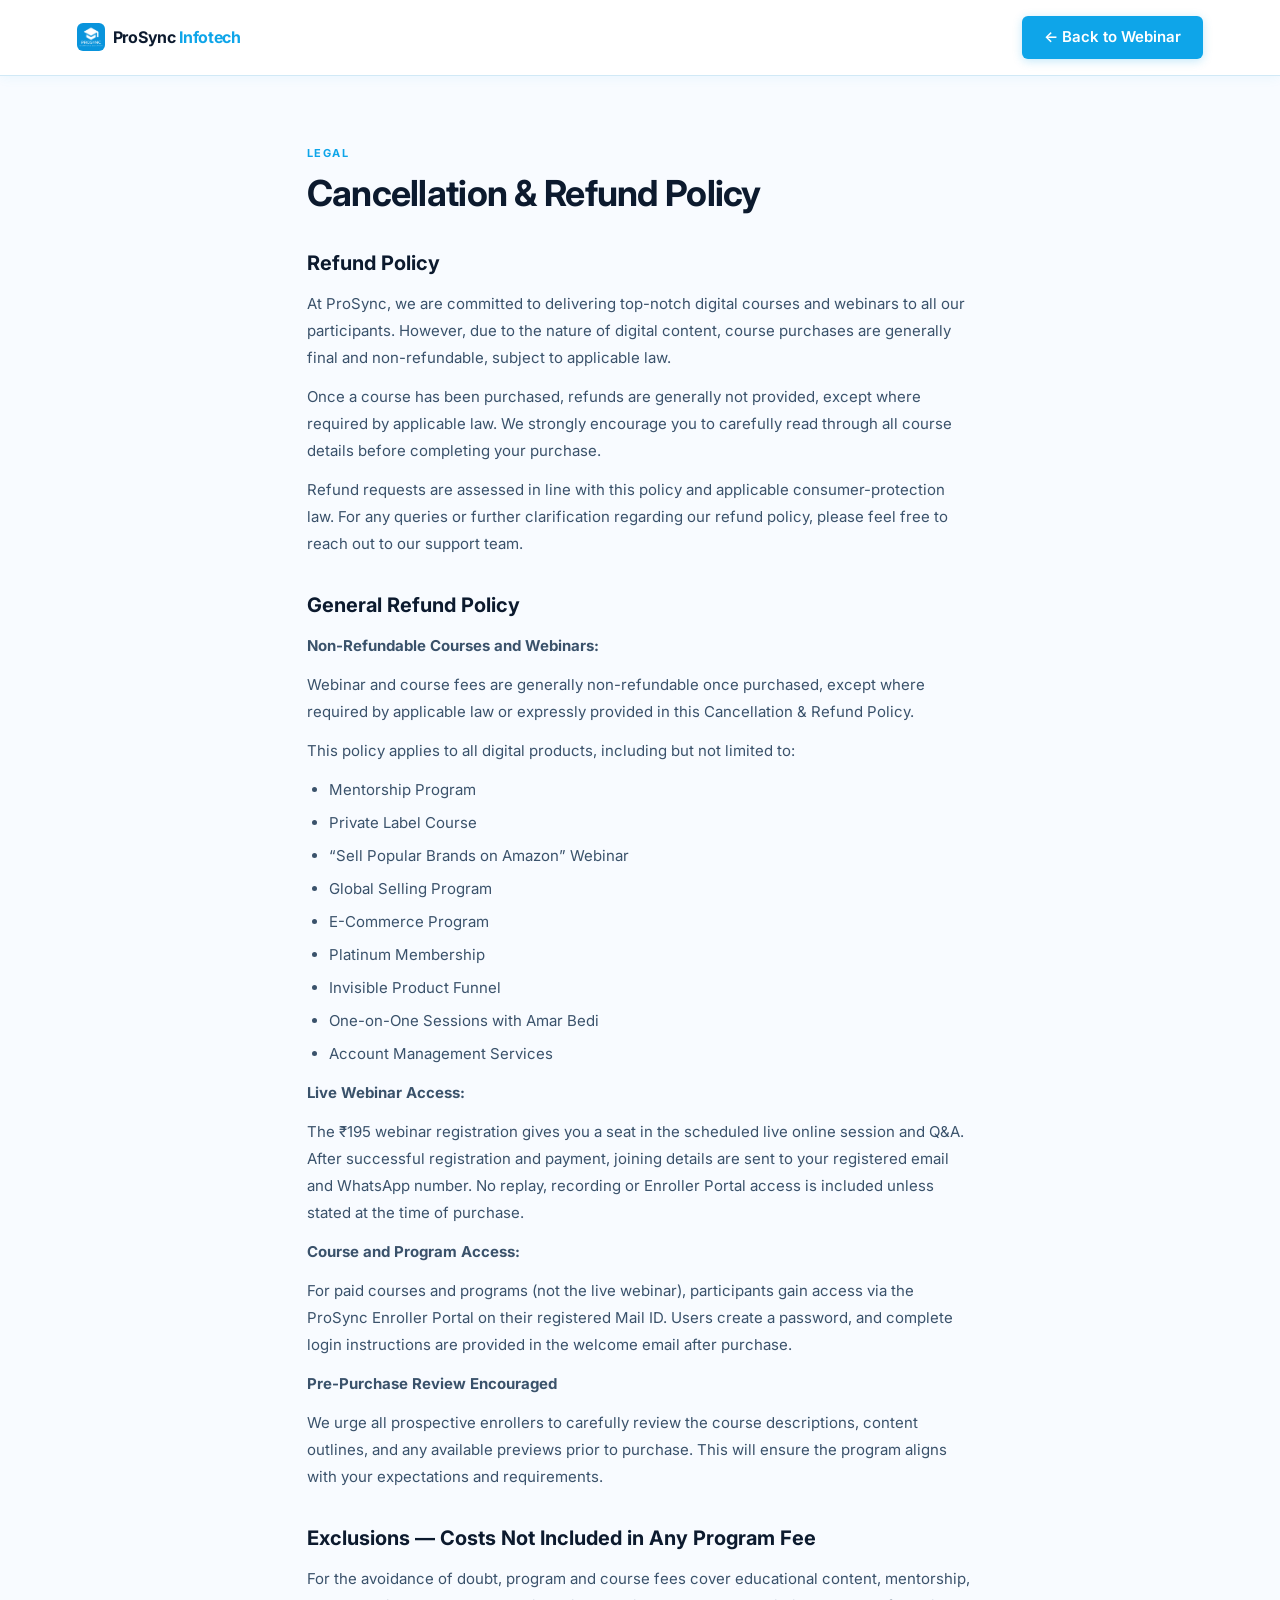
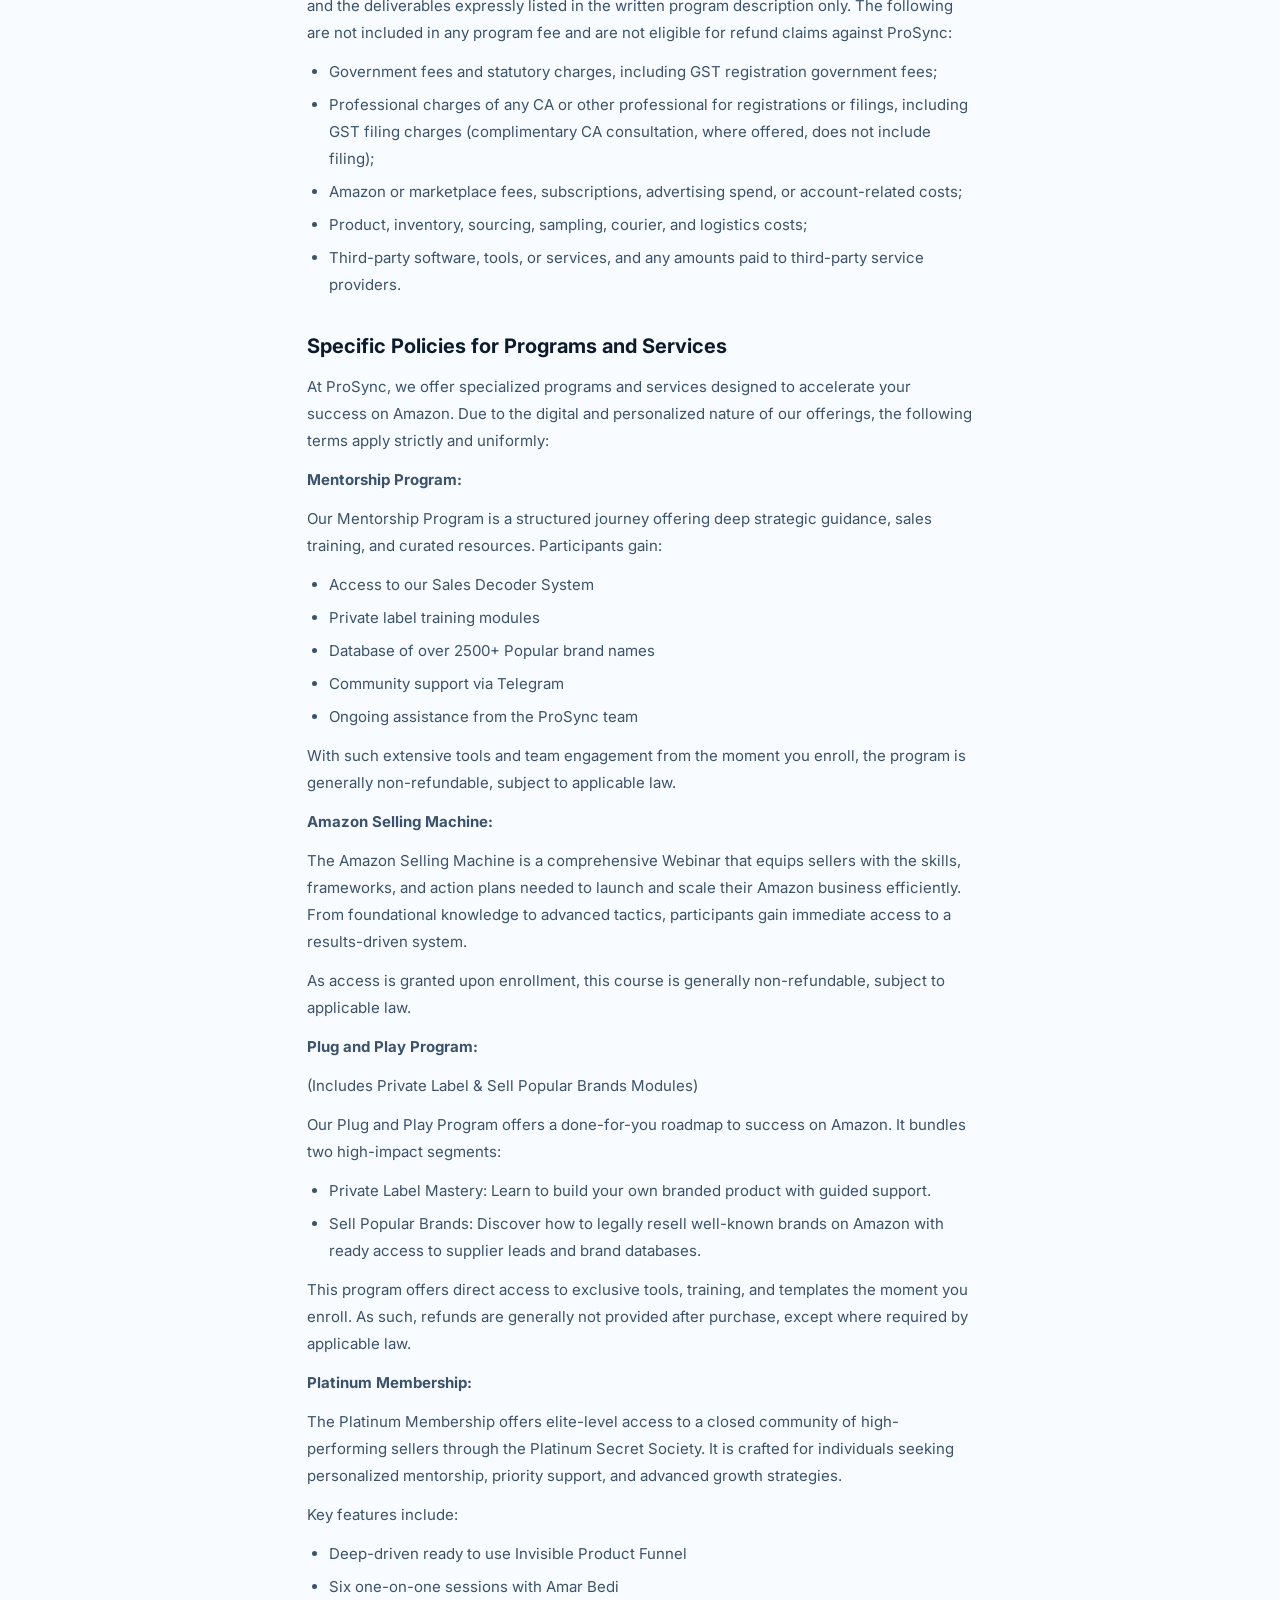
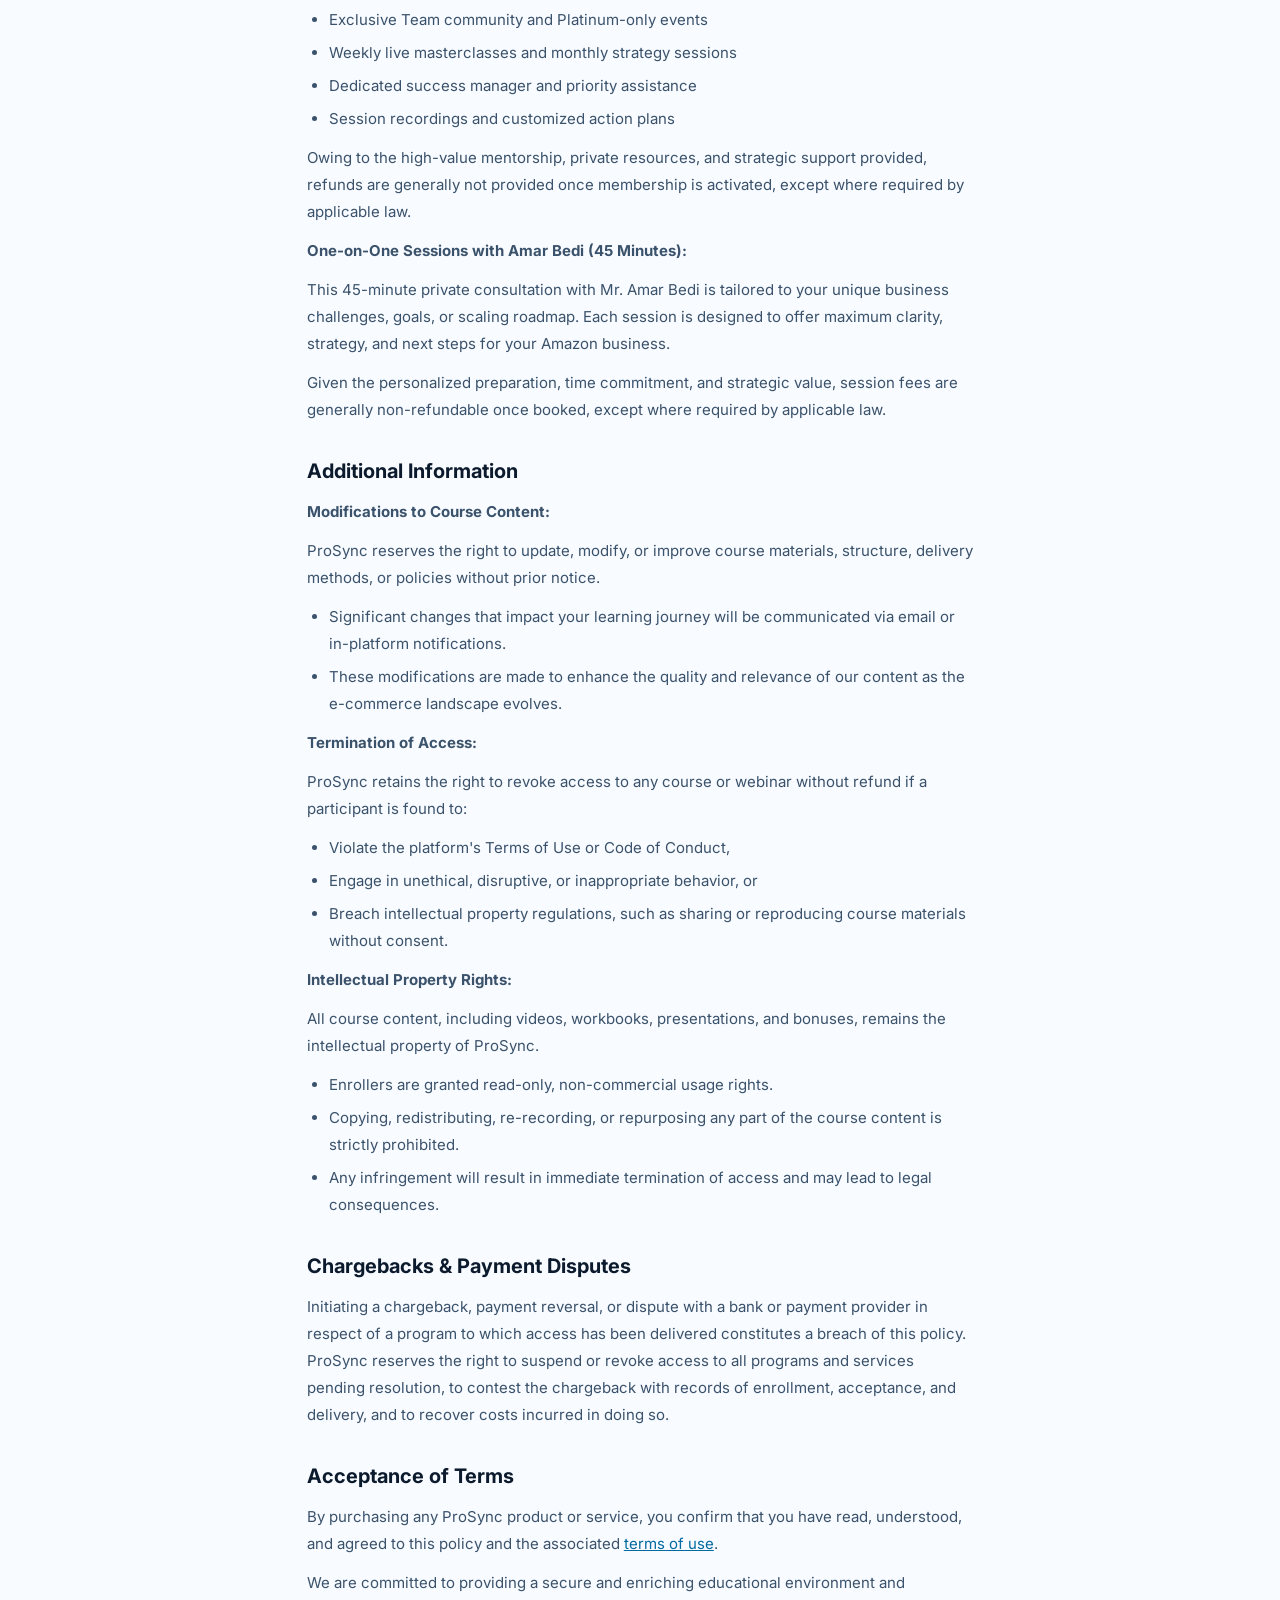
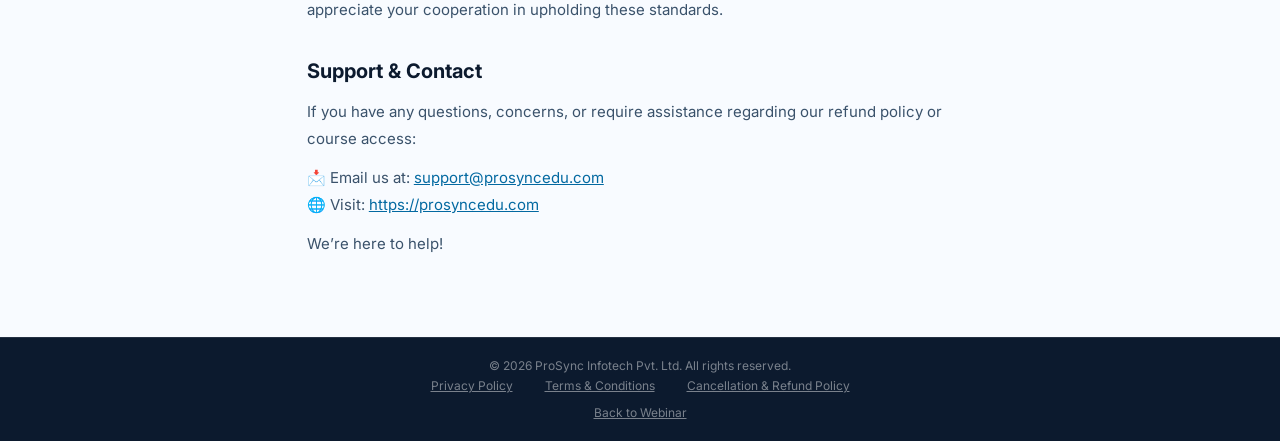
==== commit 7e8bc014: "Few more changes" ====
--- a/cancellation-refund-policy.html
+++ b/cancellation-refund-policy.html
@@ -54,8 +54,9 @@
       <h2>General Refund Policy</h2>
       <p><strong>Non-Refundable Courses and Webinars:</strong></p>
       <p>
-        All course fees and webinar fees are non-refundable. Once you have made
-        a purchase, refunds are generally not provided except where required by applicable law.
+        Webinar and course fees are generally non-refundable once purchased,
+        except where required by applicable law or expressly provided in this
+        Cancellation &amp; Refund Policy.
       </p>
       <p>
         This policy applies to all digital products, including but not limited
@@ -73,15 +74,20 @@
         <li>Account Management Services</li>
       </ul>
 
-      <p><strong>Course and Webinar Access:</strong></p>
-      <p>
-        Upon successful enrollment and payment, participants will gain
-        immediate access to their selected course or webinar via the ProSync
-        Enroller Portal on their registered Mail ID.
-      </p>
-      <p>
-        To begin, users must create a password. Complete login instructions
-        will be provided in the welcome email upon purchase.
+      <p><strong>Live Webinar Access:</strong></p>
+      <p>
+        The ₹195 webinar registration gives you a seat in the scheduled live
+        online session and Q&amp;A. After successful registration and payment,
+        joining details are sent to your registered email and WhatsApp number.
+        No replay, recording or Enroller Portal access is included unless
+        stated at the time of purchase.
+      </p>
+      <p><strong>Course and Program Access:</strong></p>
+      <p>
+        For paid courses and programs (not the live webinar), participants
+        gain access via the ProSync Enroller Portal on their registered Mail
+        ID. Users create a password, and complete login instructions are
+        provided in the welcome email after purchase.
       </p>
 
       <p><strong>Pre-Purchase Review Encouraged</strong></p>
@@ -144,7 +150,8 @@
       </ul>
       <p>
         With such extensive tools and team engagement from the moment you
-        enroll, the program is non-refundable.
+        enroll, the program is generally non-refundable, subject to applicable
+        law.
       </p>
 
       <p><strong>Amazon Selling Machine:</strong></p>
@@ -156,8 +163,8 @@
         results-driven system.
       </p>
       <p>
-        As full access to webinar is granted upon enrollment, this course is
-        generally non-refundable, subject to applicable law.
+        As access is granted upon enrollment, this course is generally
+        non-refundable, subject to applicable law.
       </p>
 
       <p><strong>Plug and Play Program:</strong></p>
@@ -178,8 +185,8 @@
       </ul>
       <p>
         This program offers direct access to exclusive tools, training, and
-        templates the moment you enroll. As such, refunds are not applicable
-        after purchase.
+        templates the moment you enroll. As such, refunds are generally not
+        provided after purchase, except where required by applicable law.
       </p>
 
       <p><strong>Platinum Membership:</strong></p>
@@ -200,8 +207,8 @@
       </ul>
       <p>
         Owing to the high-value mentorship, private resources, and strategic
-        support provided, no refunds will be processed once membership is
-        activated.
+        support provided, refunds are generally not provided once membership
+        is activated, except where required by applicable law.
       </p>
 
       <p><strong>One-on-One Sessions with Amar Bedi (45 Minutes):</strong></p>
@@ -213,7 +220,8 @@
       </p>
       <p>
         Given the personalized preparation, time commitment, and strategic
-        value, session fees are non-refundable once booked.
+        value, session fees are generally non-refundable once booked, except
+        where required by applicable law.
       </p>
 
       <h2>Additional Information</h2>
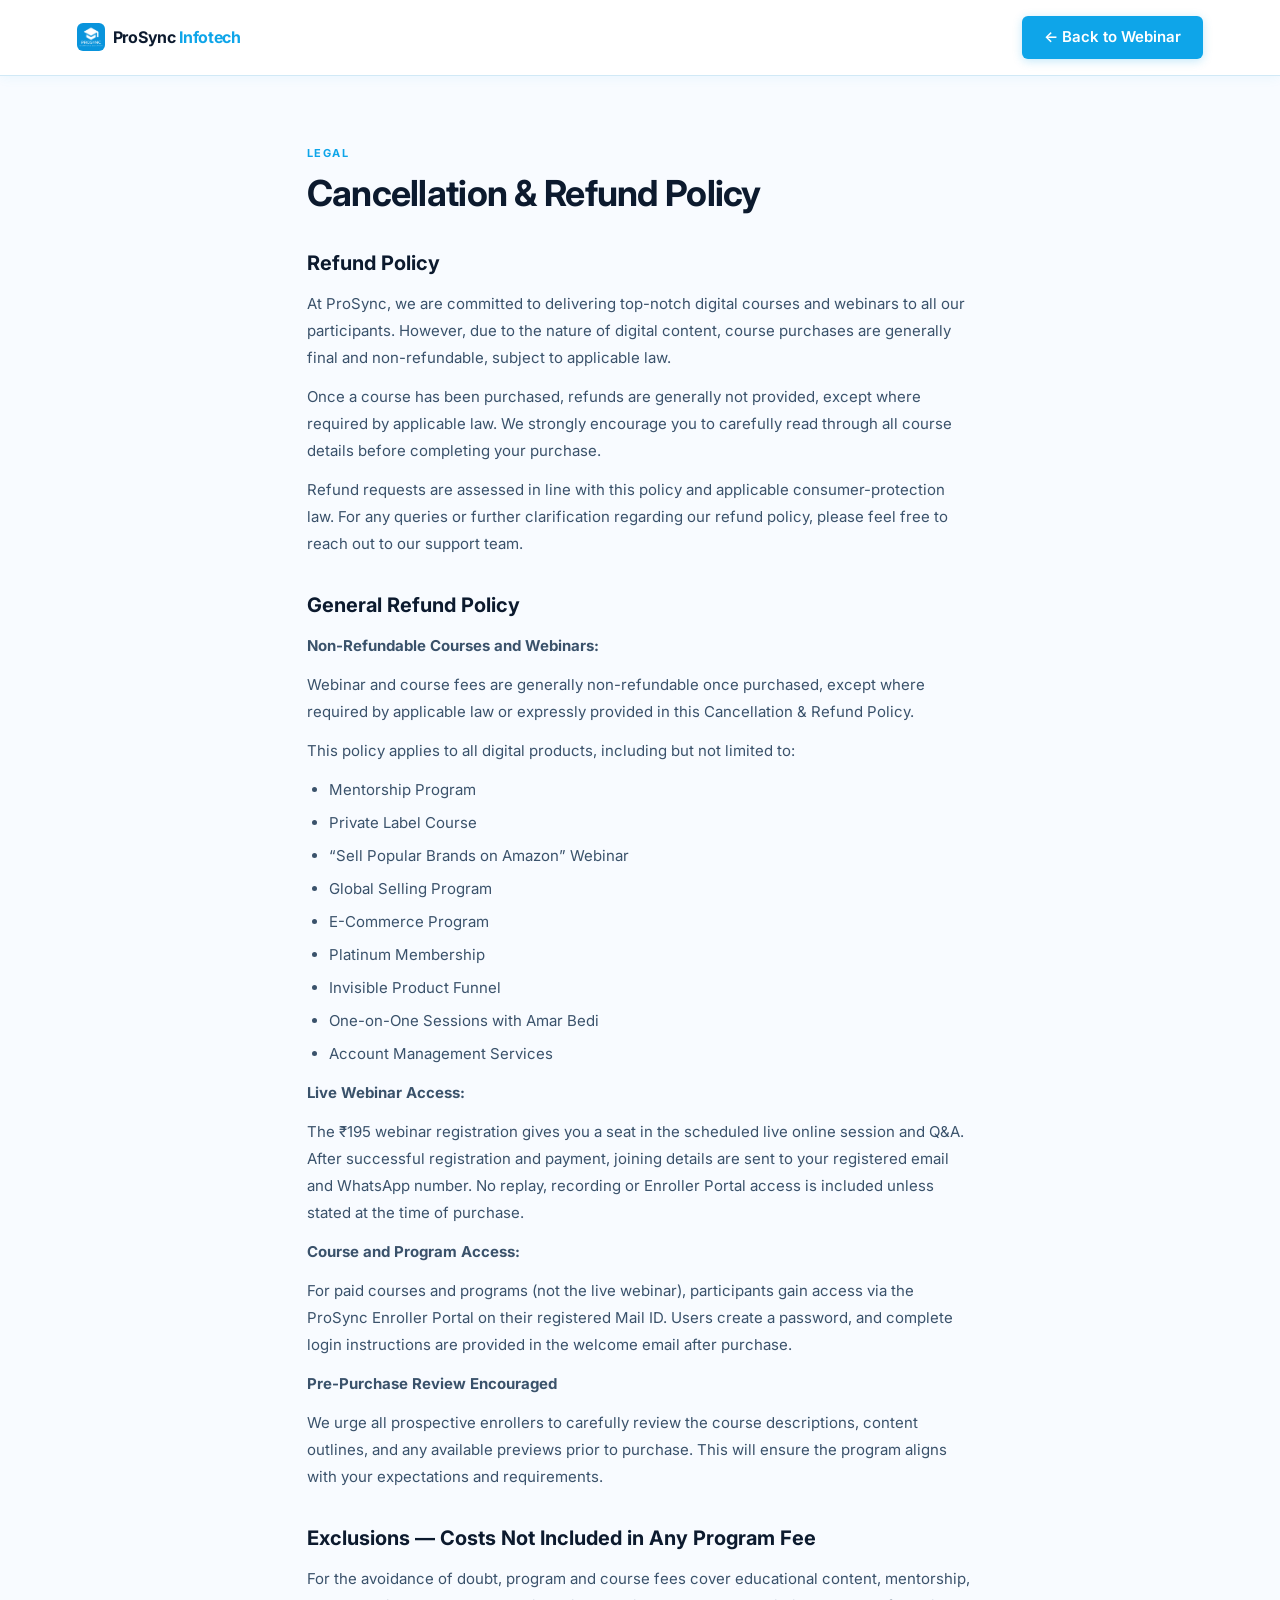
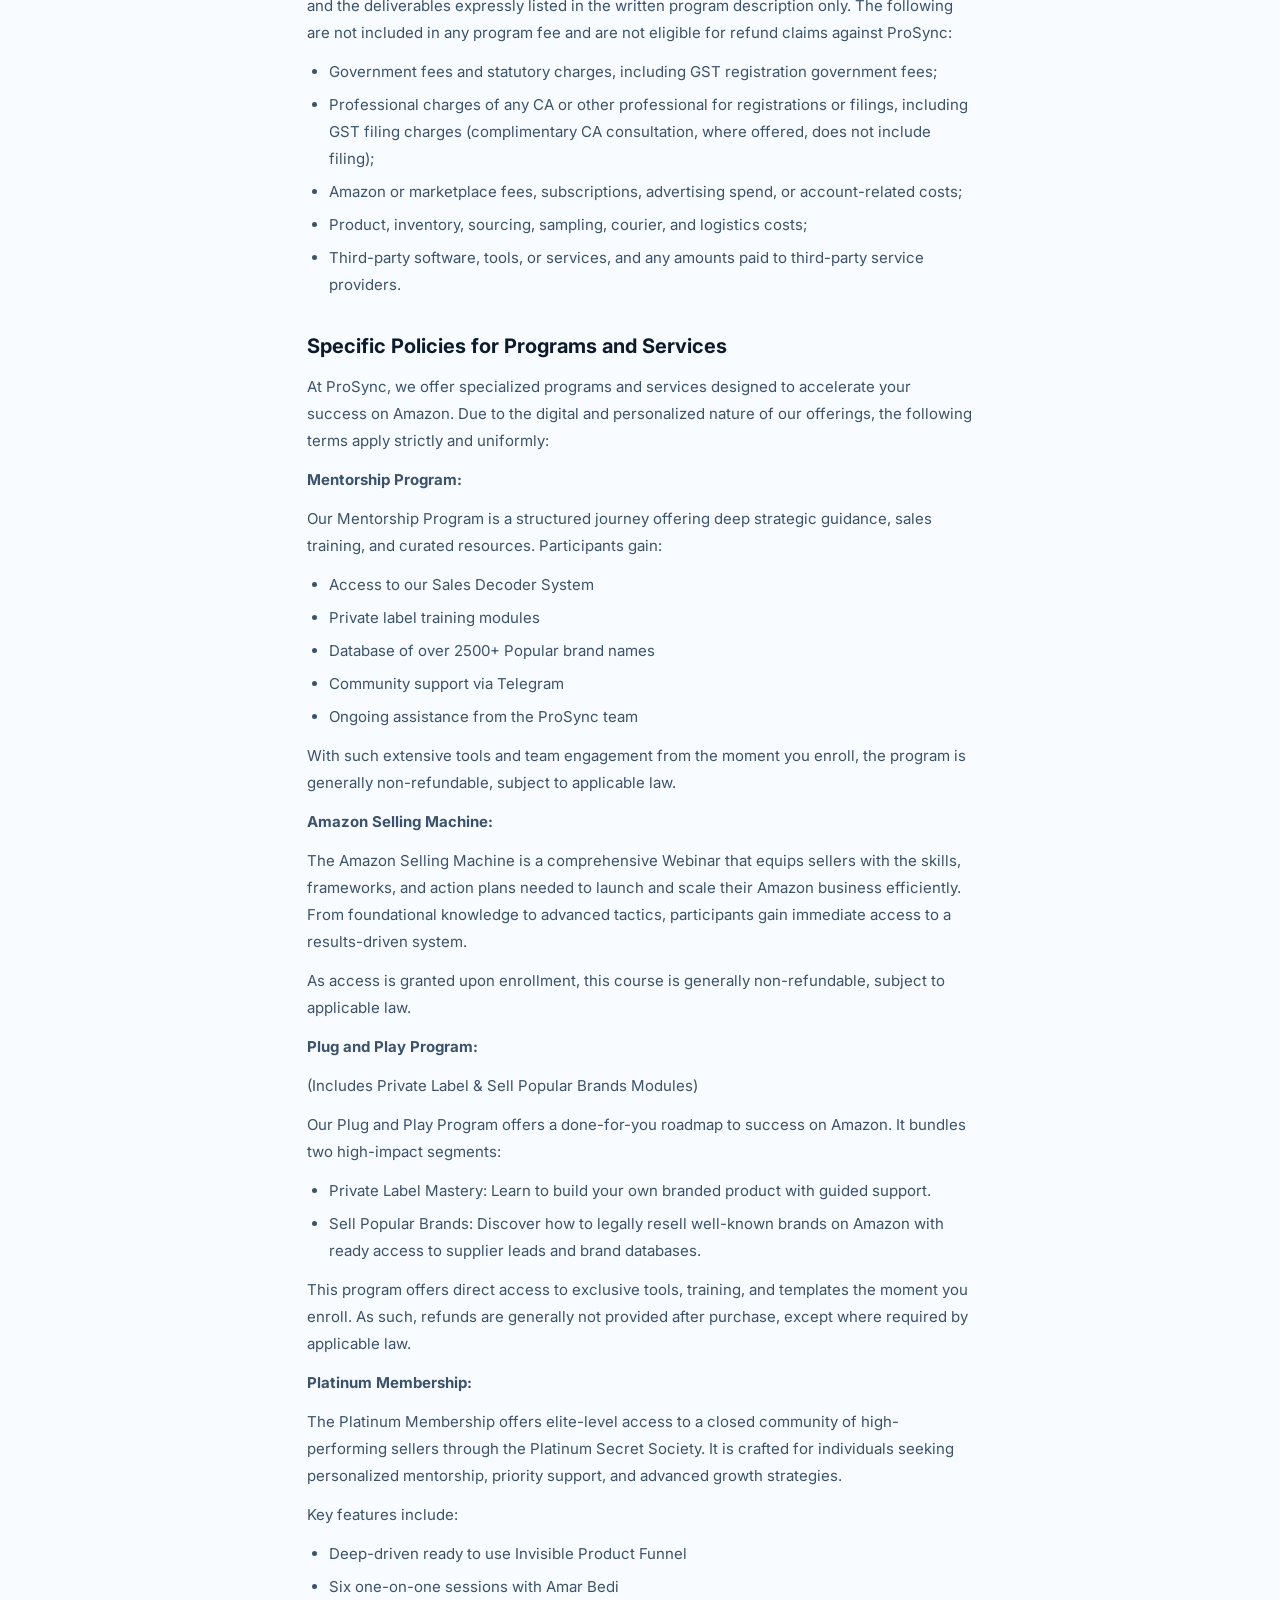
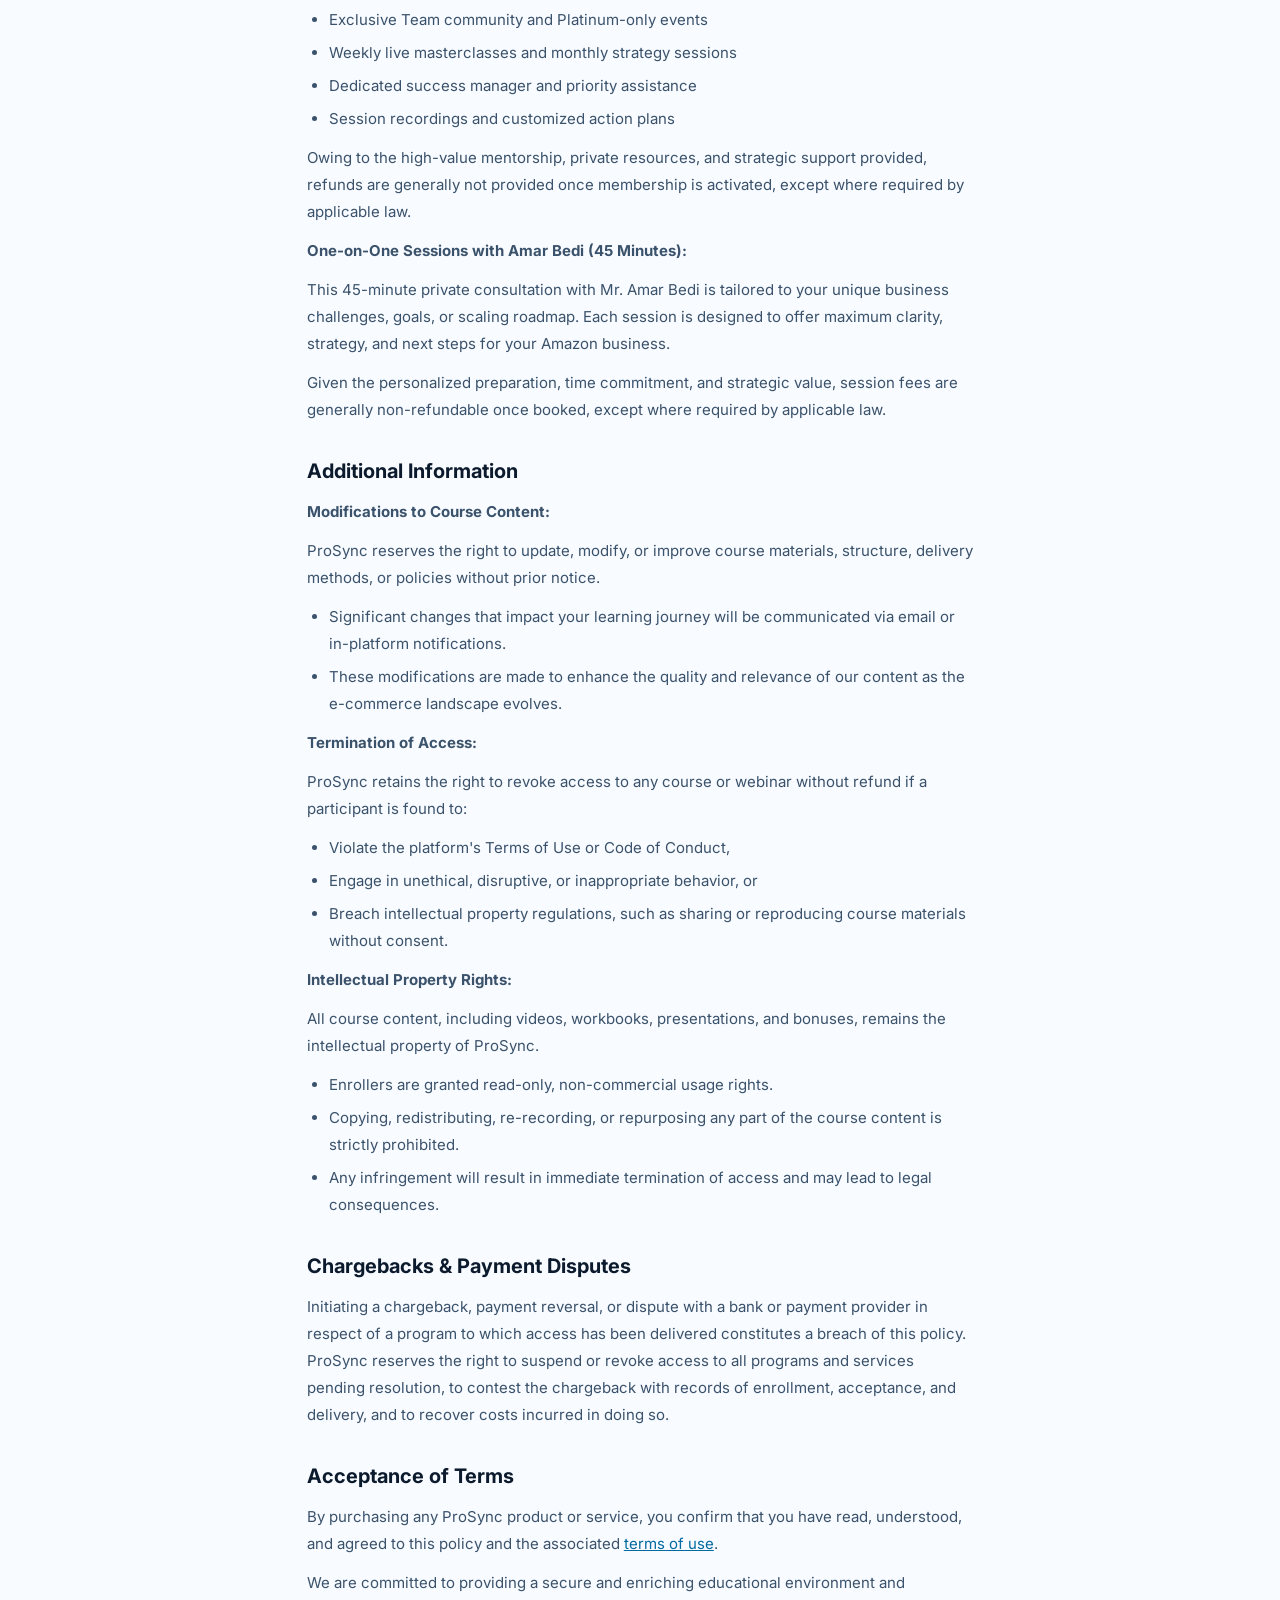
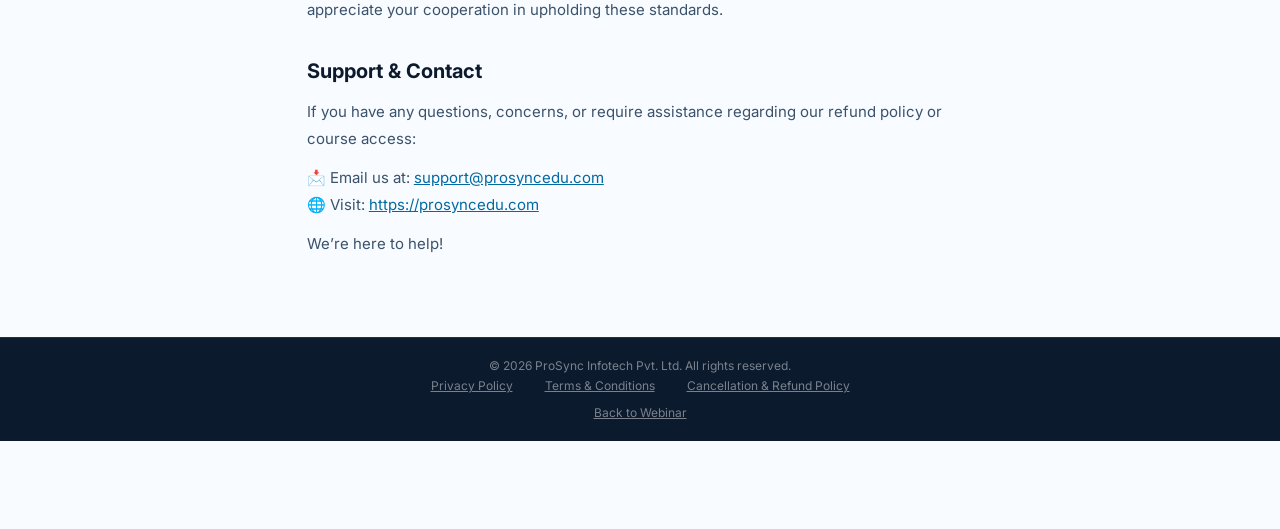
==== commit 5eeceeac: "Few more changes" ====
--- a/cancellation-refund-policy.html
+++ b/cancellation-refund-policy.html
@@ -3,6 +3,13 @@
   <head>
     <meta charset="UTF-8" />
     <meta name="viewport" content="width=device-width, initial-scale=1.0" />
+    <!-- Google Tag Manager -->
+    <script>(function(w,d,s,l,i){w[l]=w[l]||[];w[l].push({'gtm.start':
+    new Date().getTime(),event:'gtm.js'});var f=d.getElementsByTagName(s)[0],
+    j=d.createElement(s),dl=l!='dataLayer'?'&l='+l:'';j.async=true;j.src=
+    'https://www.googletagmanager.com/gtm.js?id='+i+dl;f.parentNode.insertBefore(j,f);
+    })(window,document,'script','dataLayer','GTM-KR85QHR');</script>
+    <!-- End Google Tag Manager -->
     <title>Cancellation &amp; Refund Policy | ProSync Infotech</title>
     <meta
       name="description"
@@ -22,6 +29,10 @@
     <link rel="stylesheet" href="css/style.css" />
   </head>
   <body>
+    <!-- Google Tag Manager (noscript) -->
+    <noscript><iframe src="https://www.googletagmanager.com/ns.html?id=GTM-KR85QHR"
+    height="0" width="0" style="display:none;visibility:hidden"></iframe></noscript>
+    <!-- End Google Tag Manager (noscript) -->
     <nav aria-label="Main">
       <a href="index.html" class="logo" style="text-decoration: none">
         <img src="image/favicon.png" alt="" width="28" height="28" />
--- a/css/style.css
+++ b/css/style.css
@@ -731,9 +731,9 @@
 .about-photo img {
   display: block;
   width: 100%;
-  aspect-ratio: 4 / 5;
+  aspect-ratio: 1 / 1;
   object-fit: cover;
-  object-position: top center;
+  object-position: center 15%;
   border-radius: 10px;
   background: var(--blue-soft);
   box-shadow: 0 10px 30px rgba(3, 105, 161, 0.18);
@@ -1603,3 +1603,85 @@
 .payment-disclosure a { color: inherit; text-decoration: underline; text-underline-offset: 2px; }
 .reg-card .payment-disclosure { text-align: left; margin: 10px 0 14px; }
 .wk-card .payment-disclosure { text-align: left; margin: 12px 0; }
+
+/* Sticky countdown bar: floating card */
+body { padding-bottom: 88px; }
+.countdown-bar {
+  position: fixed;
+  left: 50%; bottom: 16px;
+  transform: translate(-50%, 140%);
+  opacity: 0;
+  visibility: hidden;
+  transition: transform 0.4s ease, opacity 0.3s ease, visibility 0s linear 0.4s;
+  width: min(1040px, calc(100% - 32px));
+  z-index: 900;
+  background: #fff;
+  border: 1px solid #dbeafe;
+  border-radius: 22px;
+  box-shadow: 0 18px 44px rgba(3, 105, 161, 0.22), 0 2px 6px rgba(3, 105, 161, 0.08);
+}
+.countdown-bar.is-visible {
+  transform: translate(-50%, 0);
+  opacity: 1;
+  visibility: visible;
+  transition: transform 0.4s ease, opacity 0.3s ease;
+}
+.cb-inner {
+  display: flex; align-items: center; justify-content: space-between; gap: 20px;
+  padding: 8px 10px 8px 26px;
+}
+.cb-text { display: flex; flex-direction: column; gap: 3px; min-width: 0; }
+.cb-label { display: flex; align-items: center; gap: 10px; font-weight: 700; font-size: 15px; color: #0f172a; white-space: nowrap; }
+.cb-dot {
+  flex: none; width: 8px; height: 8px; border-radius: 50%;
+  background: #ef4444;
+  animation: cb-pulse 1.6s infinite;
+}
+@keyframes cb-pulse {
+  0% { box-shadow: 0 0 0 0 rgba(239, 68, 68, 0.5); }
+  70%, 100% { box-shadow: 0 0 0 8px rgba(239, 68, 68, 0); }
+}
+.cb-date { font-size: 12.5px; color: #64748b; padding-left: 18px; white-space: nowrap; }
+.cb-time { display: flex; align-items: flex-start; gap: 14px; }
+.cb-unit { text-align: center; min-width: 0; padding: 0; }
+.cb-unit b {
+  position: relative; isolation: isolate;
+  display: flex; align-items: center; justify-content: center;
+  width: 42px; height: 42px; margin: 0 auto;
+  border-radius: 50%;
+  background: conic-gradient(#0ea5e9 calc(var(--p, 0) * 1%), #e0f2fe 0);
+  font-size: 15px; font-weight: 800; color: #075985;
+  font-variant-numeric: tabular-nums;
+}
+.cb-unit b::before {
+  content: "";
+  position: absolute; inset: 3px; z-index: -1;
+  border-radius: 50%;
+  background: #fff;
+  box-shadow: inset 0 2px 6px rgba(3, 105, 161, 0.1);
+}
+.cb-unit small { display: block; margin-top: 3px; font-size: 9px; font-weight: 700; text-transform: uppercase; letter-spacing: 0.12em; color: #6b8ba3; }
+.cb-cta {
+  flex: none;
+  padding: 12px 30px;
+  background: linear-gradient(160deg, #0ea5e9, #0369a1);
+  color: #fff;
+  font-weight: 700; font-size: 15px;
+  border-radius: 14px;
+  text-decoration: none;
+  box-shadow: 0 8px 18px rgba(3, 105, 161, 0.3);
+  transition: transform 0.2s, box-shadow 0.2s;
+}
+.cb-cta:hover { transform: translateY(-2px); box-shadow: 0 12px 24px rgba(3, 105, 161, 0.4); }
+@media (max-width: 860px) { .cb-date { display: none; } .cb-inner { padding-left: 20px; } }
+@media (max-width: 720px) {
+  body { padding-bottom: 88px; }
+  .countdown-bar { bottom: 10px; width: calc(100% - 20px); border-radius: 18px; }
+  .cb-inner { padding: 8px; gap: 8px; }
+  .cb-text { display: none; }
+  .cb-time { flex: 1; gap: 4px; justify-content: space-around; }
+  .cb-unit b { width: 42px; height: 42px; font-size: 15px; }
+  .cb-unit b::before { inset: 3px; }
+  .cb-unit small { font-size: 8px; letter-spacing: 0.06em; }
+  .cb-cta { padding: 13px 14px; font-size: 13px; border-radius: 12px; }
+}
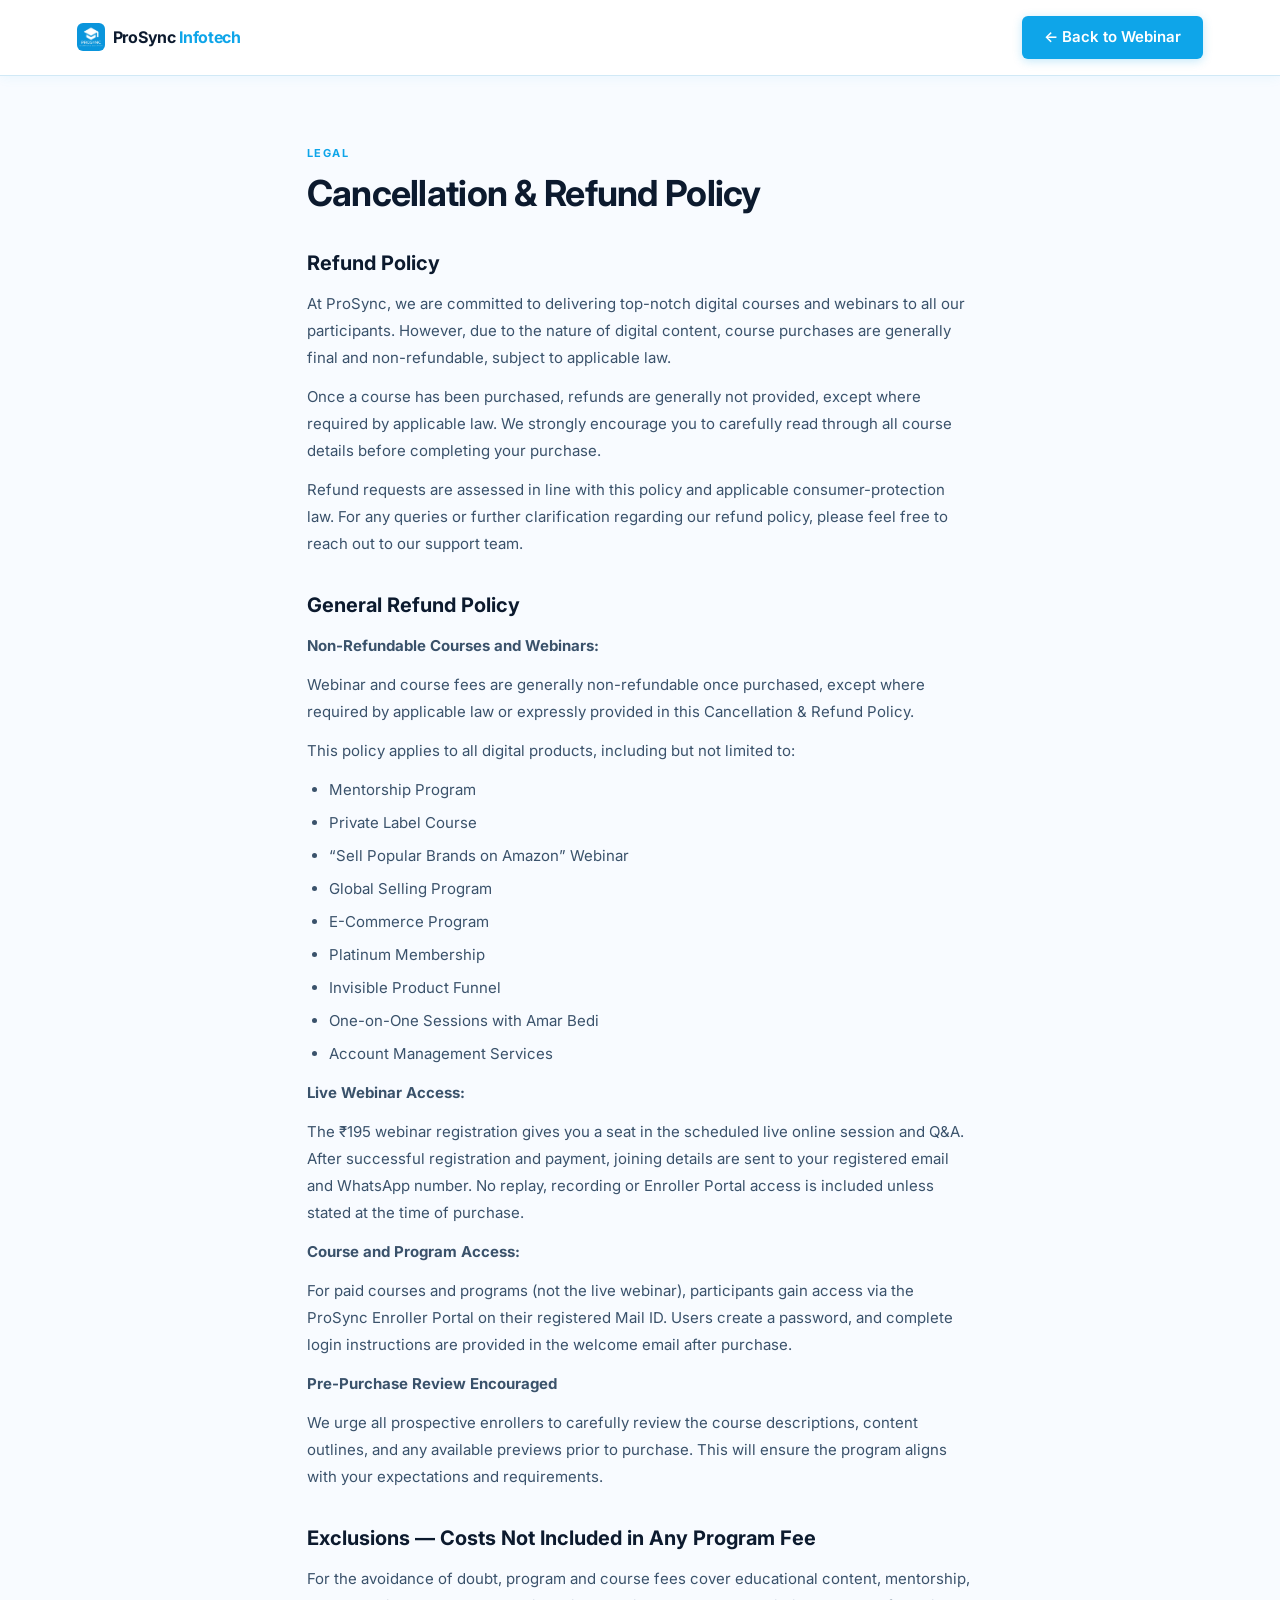
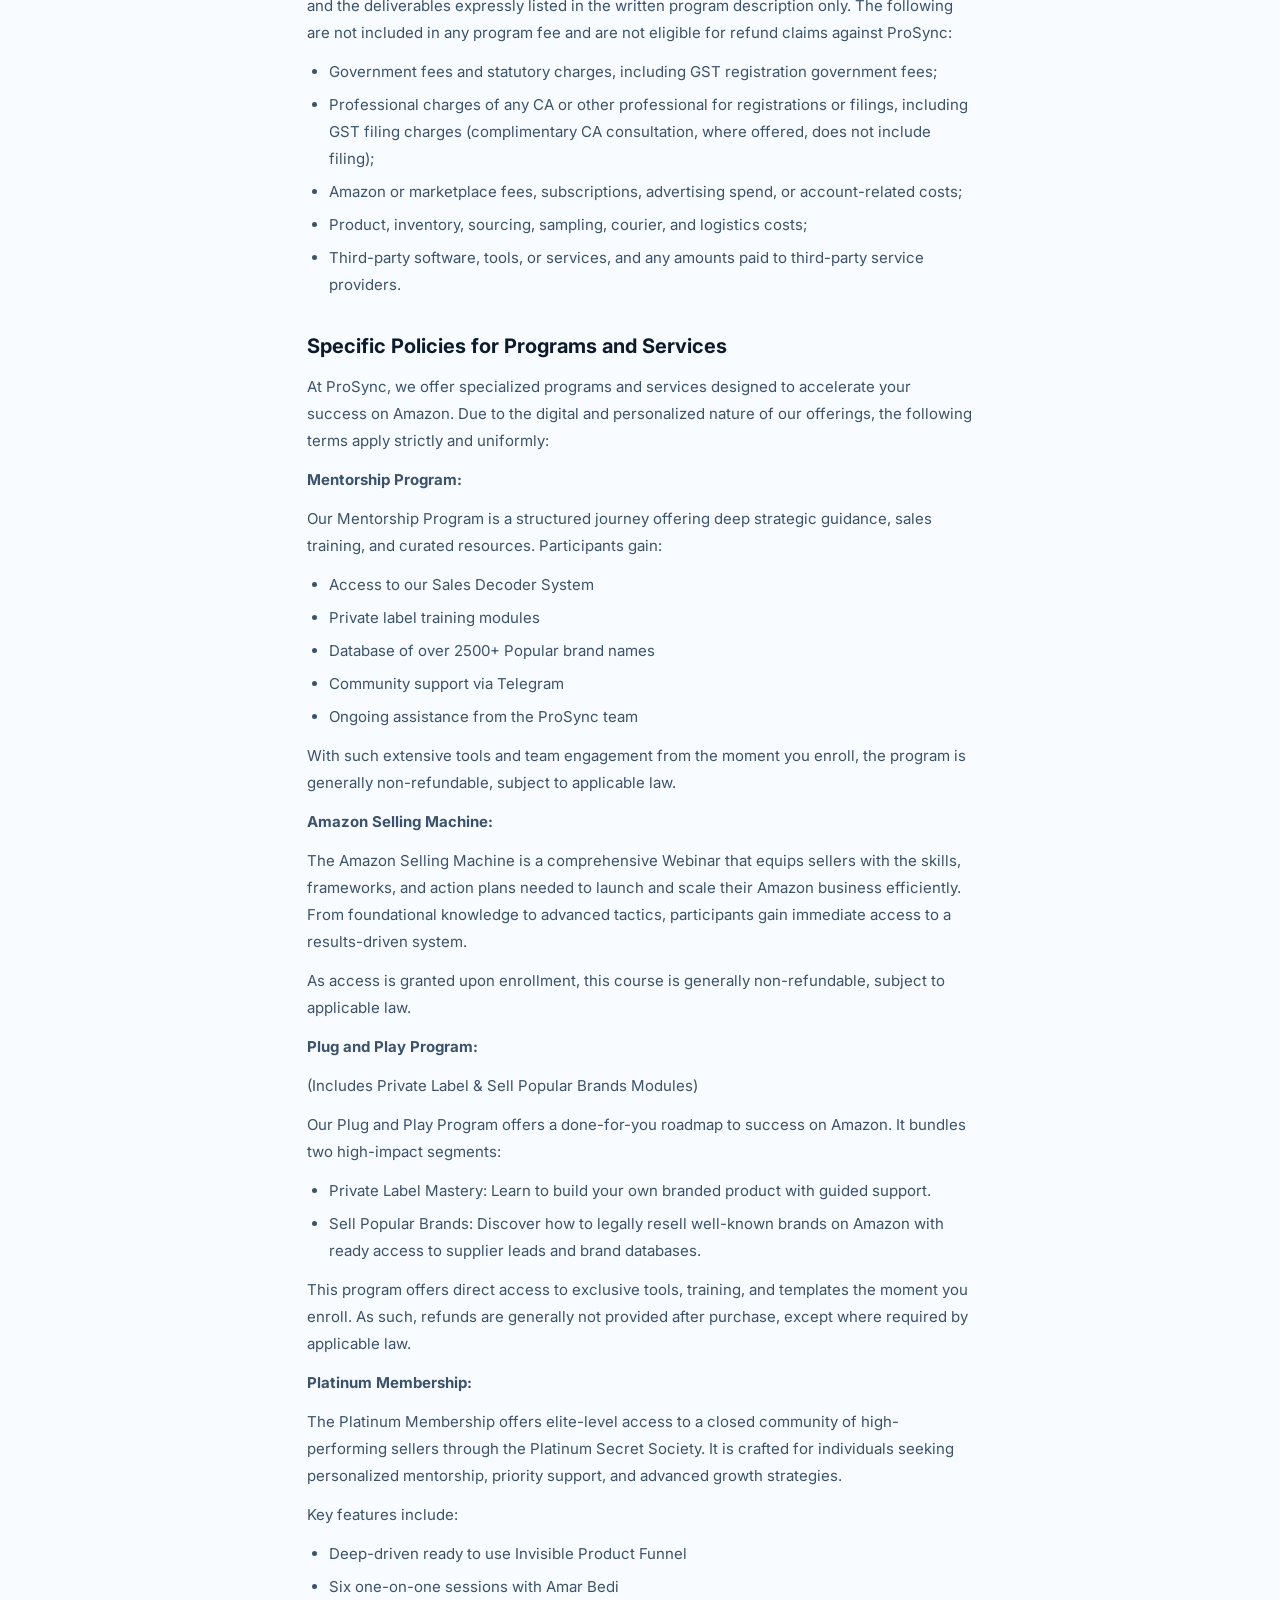
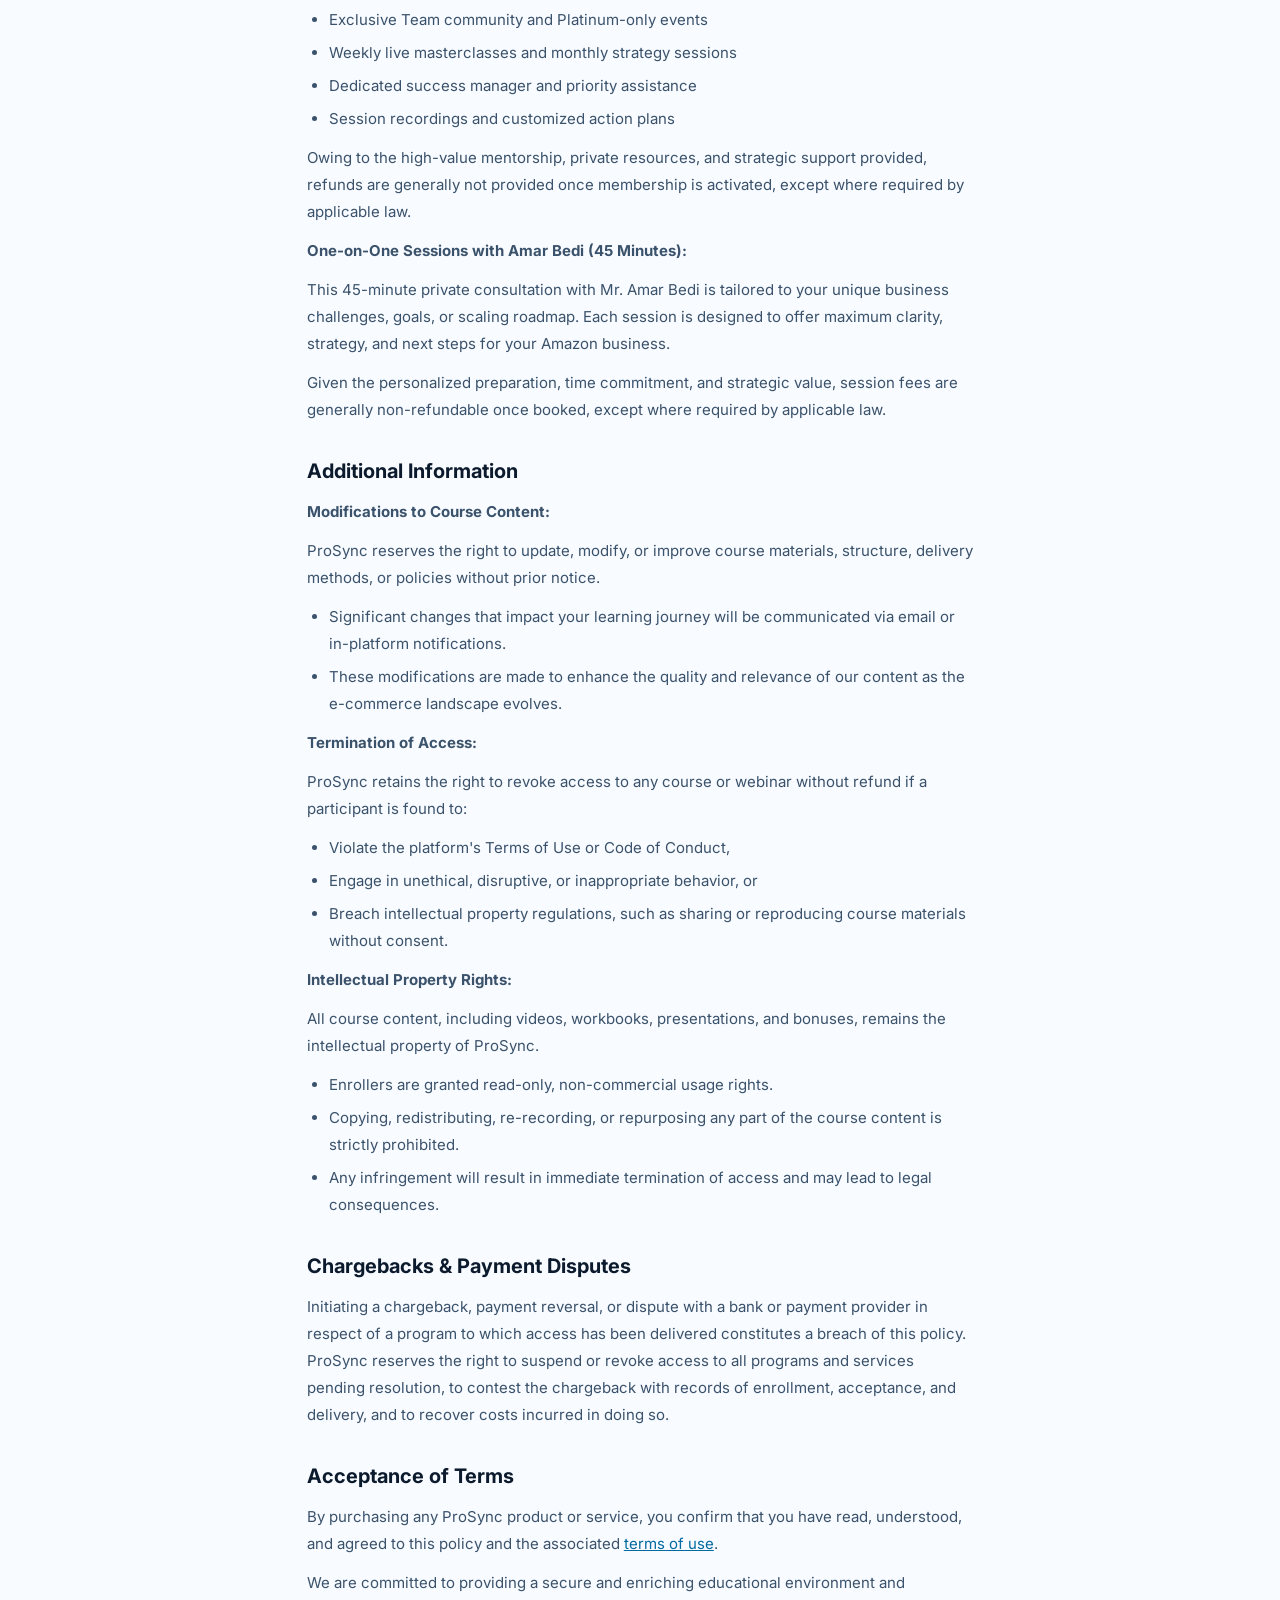
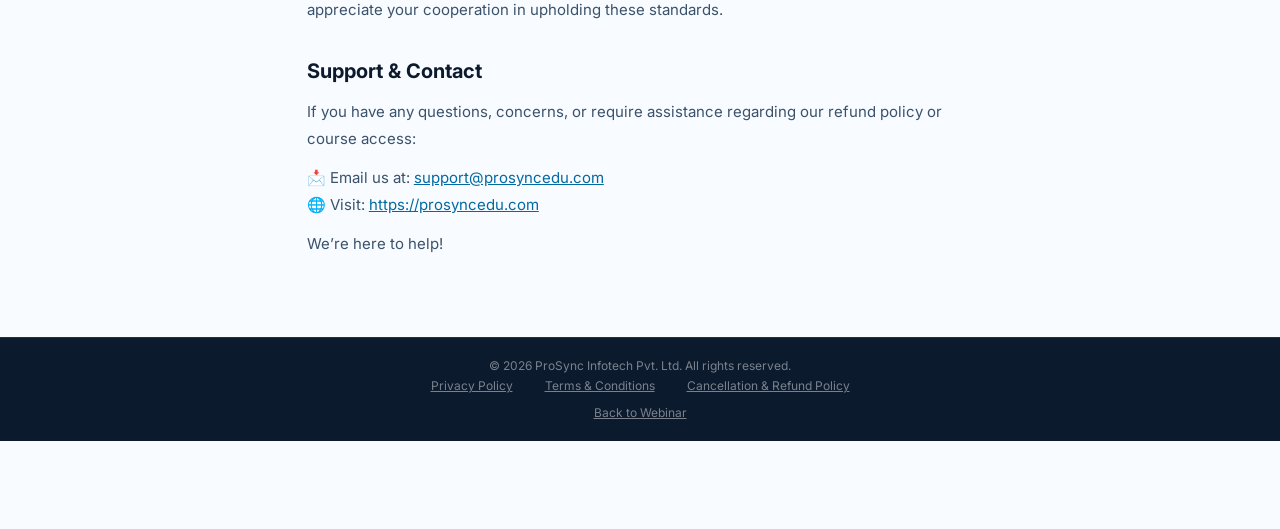
==== commit 09bb43e2: "Few more changes" ====
--- a/cancellation-refund-policy.html
+++ b/cancellation-refund-policy.html
@@ -17,9 +17,10 @@
     />
     <meta name="robots" content="index, follow" />
     <meta name="googlebot" content="index, follow" />
+    <link rel="canonical" href="https://asm.prosyncedu.com/cancellation-refund-policy.html" />
     <meta name="theme-color" content="#0369a1" />
-    <link rel="icon" type="image/png" href="image/favicon.png" />
-    <link rel="apple-touch-icon" href="image/favicon.png" />
+    <link rel="icon" type="image/webp" href="image/favicon.webp" />
+    <link rel="apple-touch-icon" href="image/favicon.webp" />
     <link rel="preconnect" href="https://fonts.googleapis.com" />
     <link rel="preconnect" href="https://fonts.gstatic.com" crossorigin />
     <link
@@ -35,7 +36,7 @@
     <!-- End Google Tag Manager (noscript) -->
     <nav aria-label="Main">
       <a href="index.html" class="logo" style="text-decoration: none">
-        <img src="image/favicon.png" alt="" width="28" height="28" />
+        <img src="image/favicon.webp" alt="" width="28" height="28" />
         <span>ProSync <em>Infotech</em></span>
       </a>
       <a href="index.html" class="nav-cta">← Back to Webinar</a>
